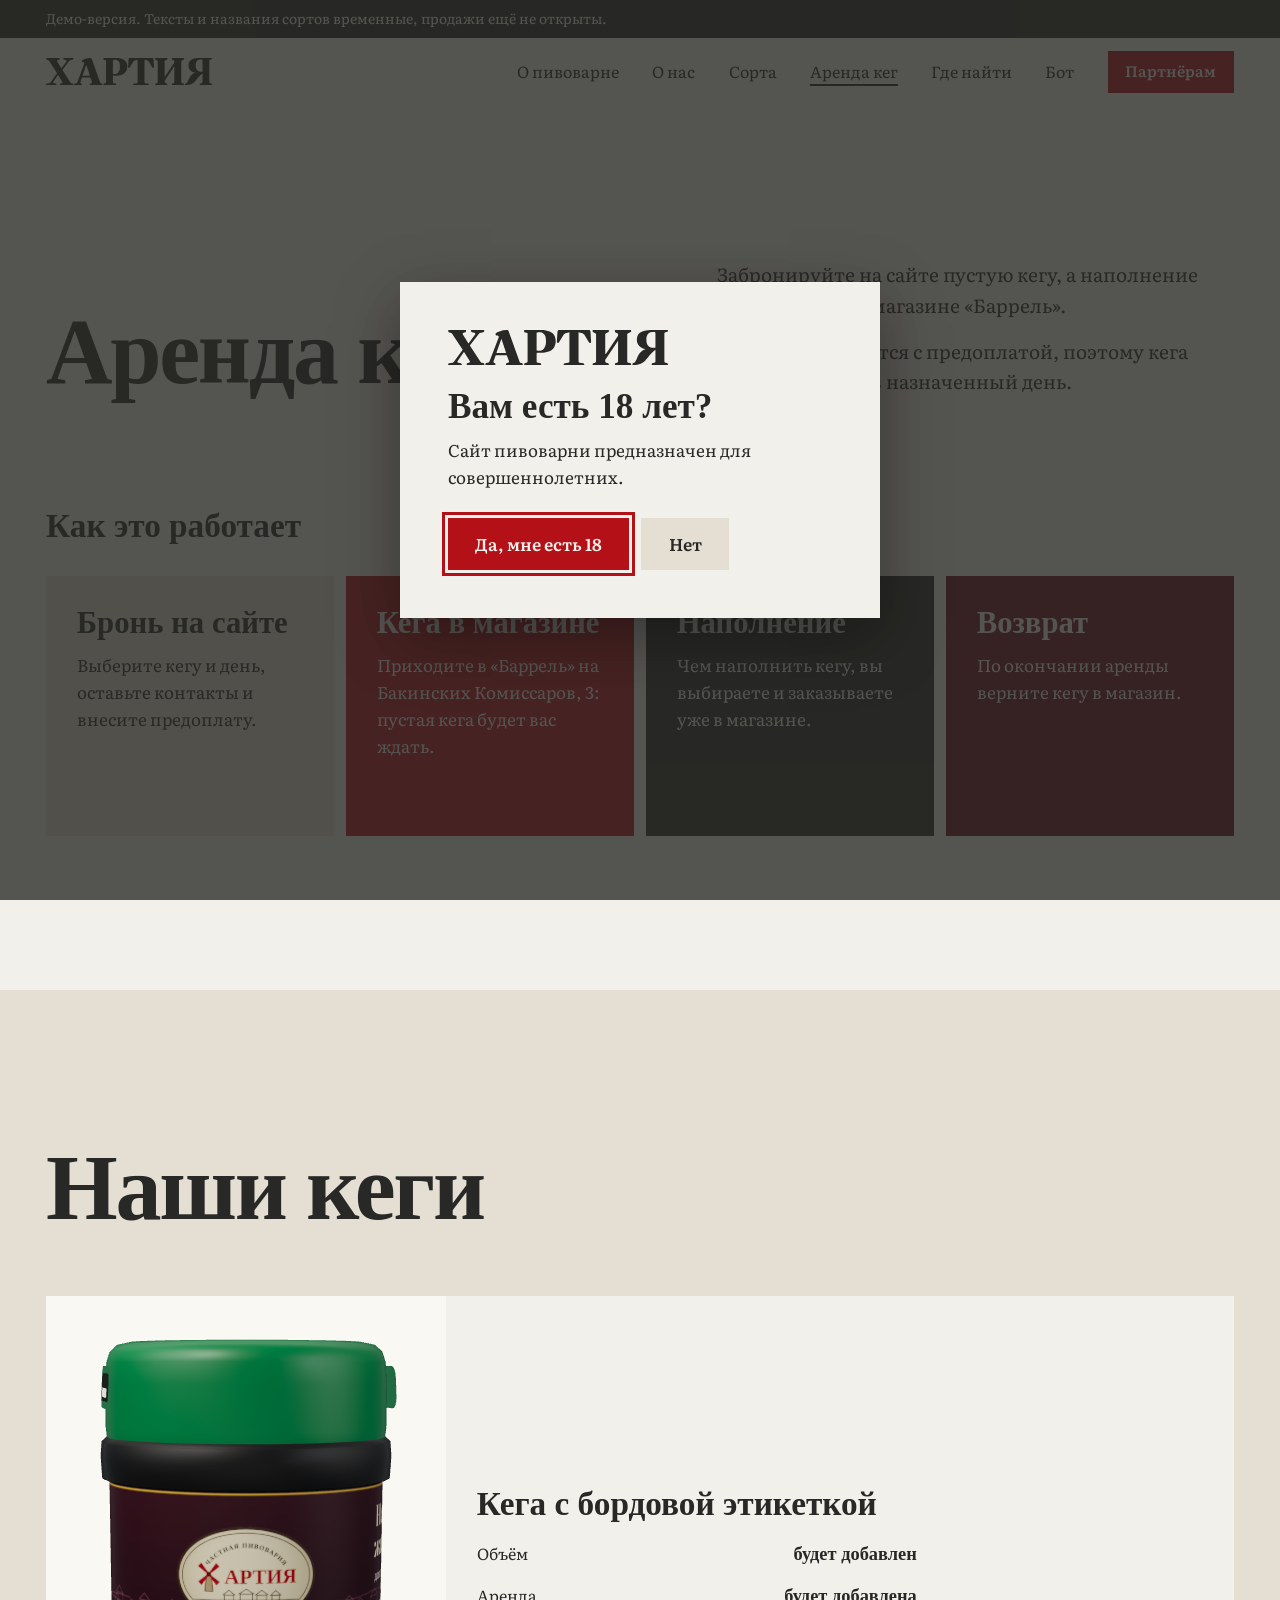
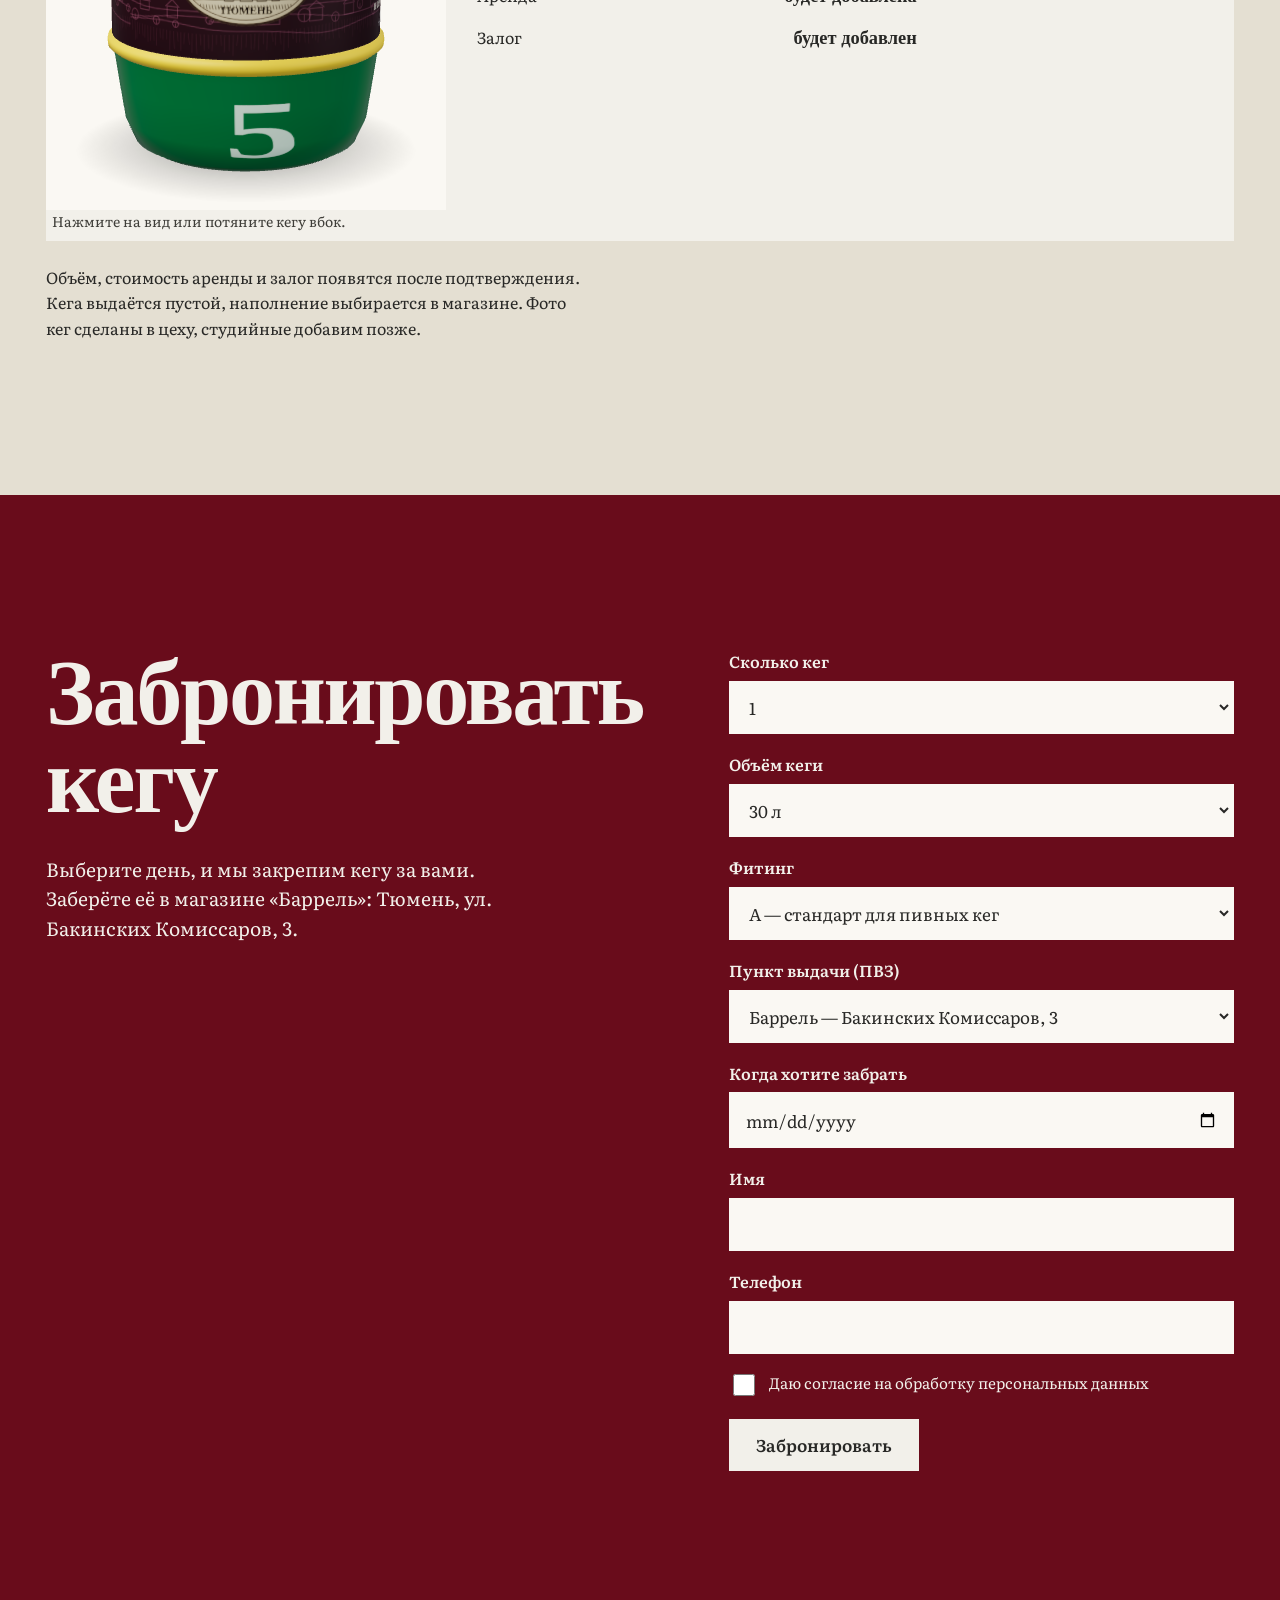
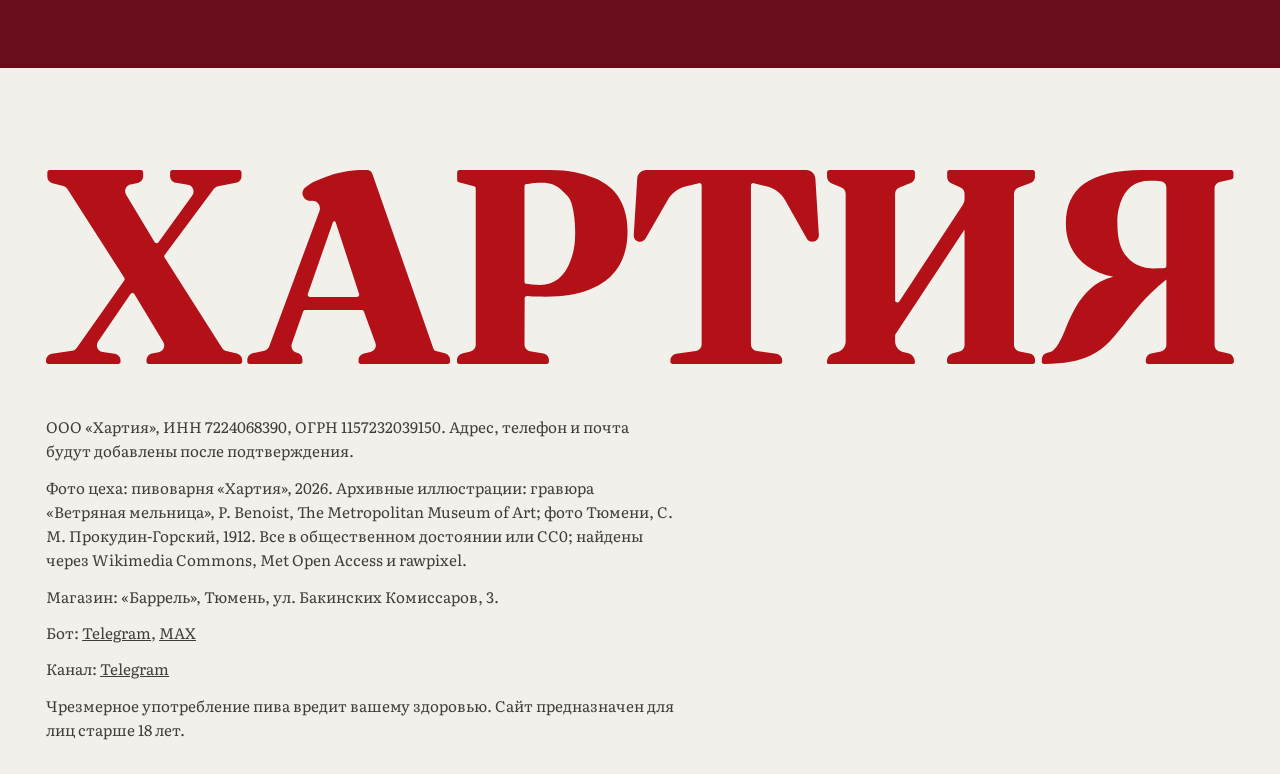
==== arenda-keg.html @ d5f37299 "Обновлено фото кеги: новое изображение вместо фото с ракурсами (кнопки ракурсов временно скрыты)" ====
<!doctype html>
<html lang="ru">
<head>
<meta charset="utf-8">
<meta name="viewport" content="width=device-width,initial-scale=1,viewport-fit=cover">
<title>Аренда кег в Тюмени: бронь на сайте, наполнение в магазине Баррель</title>
<meta name="description" content="Забронируйте пустую кегу на сайте пивоварни «Хартия», заберите её в магазине «Баррель» на Бакинских Комиссаров, 3 и выберите наполнение в магазине.">
<!-- ВАЖНО: пока сайт демо, он закрыт от поисковиков. При запуске заменить noindex,nofollow на index,follow (и в robots.txt убрать Disallow). -->
<meta name="robots" content="noindex,nofollow">
<meta name="theme-color" content="#F2F0EA">
<link rel="icon" href="assets/favicon.png" type="image/png" sizes="256x256">
<!-- При запуске добавить адрес сайта: <link rel="canonical" href="https://АДРЕС/arenda-keg.html"> и og:url, og:image (полный адрес картинки), добавить sitemap.xml. -->
<meta property="og:type" content="website">
<meta property="og:locale" content="ru_RU">
<meta property="og:site_name" content="Хартия">
<meta property="og:title" content="Аренда кег в Тюмени: бронь на сайте, наполнение в магазине Баррель">
<meta property="og:description" content="Забронируйте пустую кегу на сайте пивоварни «Хартия», заберите её в магазине «Баррель» на Бакинских Комиссаров, 3 и выберите наполнение в магазине.">
<link rel="preconnect" href="https://fonts.googleapis.com">
<link rel="preconnect" href="https://fonts.gstatic.com" crossorigin>
<link rel="stylesheet" href="https://fonts.googleapis.com/css2?family=Literata:ital,wght@0,400;0,600;1,400&family=Old+Standard+TT:ital,wght@0,400;0,700;1,400&display=swap">
<link rel="stylesheet" href="assets/site.css">
</head>
<body>
<!--
  КАК РЕДАКТИРОВАТЬ
  Сайт собирается скриптом deck/build_site.py из резервной копии deck/onepage-backup.html.
  Все .html-файлы сайта, assets/site.css и assets/site.js создаются заново при каждой сборке:
  правки лучше вносить в скрипт или резервную копию.
  Тексты, которые нужно подтвердить у владельца, помечены «ПРОВЕРИТЬ». Режимы DEMO и AGE_GATE: в assets/site.js.
-->
<script>document.documentElement.classList.add('js');</script>
<div id="page">

<div class="demo"><div class="wrap">Демо-версия. Тексты и названия сортов временные, продажи ещё не открыты.</div></div>

<header class="top">
  <div class="wrap top-in">
    <a class="brand" href="index.html" aria-label="Хартия, на главную"><img src="assets/hartia-nadpis-dark.svg" alt="Хартия" width="1051" height="171"></a>
    <button class="menu-btn" id="menu-btn" type="button" aria-expanded="false" aria-controls="nav">Меню</button>
    <nav class="nav" id="nav" aria-label="Разделы сайта">
      <a href="o-pivovarne.html">О пивоварне</a>
      <a href="o-nas.html">О нас</a>
      <a href="sorta.html">Сорта</a>
      <a href="arenda-keg.html" aria-current="page">Аренда кег</a>
      <a href="gde-najti.html">Где найти</a>
      <a href="bot.html">Бот</a>
      <a class="btn btn-red btn-sm" href="partneram.html">Партнёрам</a>
    </nav>
  </div>
</header>

<main id="main">

<section class="field-band" id="kegi">
  <div class="wrap">
    <div class="prod-head">
      <h1 class="h2 rv">Аренда кег</h1>
      <div class="prose rv" style="--i:1">
        <p>Забронируйте на сайте пустую кегу, а наполнение выберите уже в магазине «Баррель».</p>
        <p>Бронь оформляется с предоплатой, поэтому кега будет ждать вас в назначенный день.</p>
      </div>
    </div>
    <p class="steps-title rv">Как это работает</p>
    <ol class="steps">
      <li class="rv"><h3>Бронь на сайте</h3><p>Выберите кегу и день, оставьте контакты и внесите предоплату.</p></li>
      <li class="rv" style="--i:1"><h3>Кега в магазине</h3><p>Приходите в «Баррель» на Бакинских Комиссаров, 3: пустая кега будет вас ждать.</p></li>
      <li class="rv" style="--i:2"><h3>Наполнение</h3><p>Чем наполнить кегу, вы выбираете и заказываете уже в магазине.</p></li>
      <li class="rv" style="--i:3"><h3>Возврат</h3><p>По окончании аренды верните кегу в магазин.</p></li>
    </ol>
  </div>
</section>

<section class="field-band on-linen" id="nashi-kegi">
  <div class="wrap">
    <h2 class="h2 rv">Наши кеги</h2>
    <div class="kegs">
      <article class="keg rv" data-views>
        <div>
          <div class="keg-stage" data-3d><img src="assets/Gemini_Generated_Image_98riky98riky98ri.jpg" width="700" height="900" alt="Кега Хартии с бордовой этикеткой, вид спереди" loading="lazy"></div>
          <div class="keg-views" style="display: none;">
            <button type="button" aria-pressed="true" data-src="assets/keg-5-front.webp" data-alt="Кега Хартии с бордовой этикеткой, вид спереди">Спереди</button>
            <button type="button" aria-pressed="false" data-src="assets/keg-5-side.webp" data-alt="Кега Хартии с бордовой этикеткой, вид сбоку">Сбоку</button>
            <button type="button" aria-pressed="false" data-src="assets/keg-5-back.webp" data-alt="Кега Хартии с бордовой этикеткой, вид сзади">Сзади</button>
          </div>
          <p class="keg-hint">Нажмите на вид или потяните кегу вбок.</p>
        </div>
        <div class="keg-body">
          <h3>Кега с бордовой этикеткой</h3>
          <!-- ПРОВЕРИТЬ: объём, стоимость аренды и залог добавить после подтверждения владельцем; возможны кеги разного объёма -->
          <dl class="specs">
            <div><dt>Объём</dt><dd>будет добавлен</dd></div>
            <div><dt>Аренда</dt><dd>будет добавлена</dd></div>
            <div><dt>Залог</dt><dd>будет добавлен</dd></div>
          </dl>
        </div>
      </article>
    </div>
    <p class="kegs-note rv">Объём, стоимость аренды и залог появятся после подтверждения. Кега выдаётся пустой, наполнение выбирается в магазине. Фото кег сделаны в цеху, студийные добавим позже.</p>
  </div>
</section>

<section class="field-band on-oxblood on-dark" id="bron">
  <div class="wrap partners-grid">
    <div>
      <h2 class="h2 rv">Забронировать кегу</h2>
      <p class="lede rv" style="--i:1">Выберите день, и мы закрепим кегу за вами. Заберёте её в магазине «Баррель»: Тюмень, ул. Бакинских Комиссаров, 3.</p>
    </div>
    <form class="form rv" id="keg-form">
      <div class="field">
        <label for="k-count">Сколько кег</label>
        <select id="k-count" name="count"><option>1</option><option>2</option><option>3</option><option>4</option></select>
      </div>
      <div class="field">
        <label for="k-vol">Объём кеги</label>
        <select id="k-vol" name="volume"><option value="30">30 л</option><option value="20">20 л</option><option value="50">50 л</option></select>
      </div>
      <div class="field">
        <label for="k-fit">Фитинг</label>
        <!-- ПРОВЕРИТЬ: описания фитингов подтвердить у владельца -->
        <select id="k-fit" name="fitting"><option value="A">A — стандарт для пивных кег</option><option value="G">G — для части импортных систем и кулеров</option></select>
      </div>
      <div class="field">
        <label for="k-pvz">Пункт выдачи (ПВЗ)</label>
        <select id="k-pvz" name="pvz">
          <option value="barrel">Баррель — Бакинских Комиссаров, 3</option>
          <option value="tmn">Tmn beer — Льва Толстого, 64</option>
          <option value="vse">Все свои — Болотникова, 26</option>
          <option value="pivz">Пивзаправка — Московский тракт, 143 к4</option>
          <option value="buksir">Буксир — Вересковая, 15 к2</option>
        </select>
      </div>
      <div class="field">
        <label for="k-date">Когда хотите забрать</label>
        <input id="k-date" name="date" type="date" required>
      </div>
      <div class="field">
        <label for="k-name">Имя</label>
        <input id="k-name" name="name" type="text" autocomplete="name" required>
      </div>
      <div class="field">
        <label for="k-contact">Телефон</label>
        <input id="k-contact" name="phone" type="tel" autocomplete="tel" required>
      </div>
      <div class="consent">
        <input id="k-consent" name="consent" type="checkbox" required>
        <label for="k-consent">Даю согласие на обработку персональных данных</label>
      </div>
      <button class="btn" type="submit">Забронировать</button>
      <p class="form-status" role="status" aria-live="polite"></p>
    </form>
  </div>
</section>

</main>

<footer class="foot">
  <div class="wrap">
    <div class="foot-word rv"><img src="assets/hartia-nadpis-red.svg" alt="Хартия. Частная пивоварня, Тюмень" width="1051" height="171"></div>
    <div class="foot-notes">
      <!-- Реквизиты организации добавить перед запуском -->
      <!-- ПРОВЕРИТЬ: адрес (улица в файле реквизитов читается плохо), телефон и почту подтвердить у владельца. Банковские реквизиты на сайт не выносим. -->
      <p>ООО «Хартия», ИНН 7224068390, ОГРН 1157232039150. Адрес, телефон и почта будут добавлены после подтверждения.</p>
      <p>Фото цеха: пивоварня «Хартия», 2026. Архивные иллюстрации: гравюра «Ветряная мельница», P. Benoist, The Metropolitan Museum of Art; фото Тюмени, С. М. Прокудин-Горский, 1912. Все в общественном достоянии или CC0; найдены через Wikimedia Commons, Met Open Access и rawpixel.</p>
      <p>Магазин: «Баррель», Тюмень, ул. Бакинских Комиссаров, 3.</p>
      <p>Бот: <a href="https://t.me/hatriya72_bot" target="_blank" rel="noopener">Telegram</a>, <a href="https://max.ru/se13813547_1_bot" target="_blank" rel="noopener">MAX</a></p>
      <p>Канал: <a href="https://t.me/hartiya72" target="_blank" rel="noopener">Telegram</a></p>
      <p>Чрезмерное употребление пива вредит вашему здоровью. Сайт предназначен для лиц старше 18 лет.</p>
    </div>
  </div>
</footer>

</div>

<div class="gate" id="gate" hidden role="dialog" aria-modal="true" aria-labelledby="gate-title">
  <div class="gate-card">
    <img src="assets/hartia-nadpis-dark.svg" alt="Хартия">
    <div id="gate-ask">
      <h2 id="gate-title">Вам есть 18 лет?</h2>
      <p>Сайт пивоварни предназначен для совершеннолетних.</p>
      <div class="gate-actions">
        <button class="btn btn-red" type="button" id="gate-yes">Да, мне есть 18</button>
        <button class="btn btn-quiet" type="button" id="gate-no">Нет</button>
      </div>
    </div>
    <div id="gate-denied" hidden>
      <h2>Сайт доступен с 18 лет</h2>
      <p>Приходите, когда вам исполнится 18.</p>
    </div>
  </div>
</div>

<script src="assets/site.js"></script>
<script type="module" src="assets/keg3d.js"></script>

</body>
</html>
---- assets/site.css ----
/*
  Идея: «Хартия» значит «устав». Страница читается как устав пивоварни, а полосы
  меняют цвет целиком, как разделы документа: бумага, красный знака, чернила
  логотипа, тёмно-красный. Красный и тёмно-красный берутся из лопастей мельницы.
  Цвета только из гайдбука. Линий, градиентов и теней покоя нет: разделы
  отделяются сменой тона.
*/
:root {
  --paper: #F2F0EA;      /* основной фон из гайдбука */
  --sheet: #FAF8F3;      /* поля форм, лист */
  --linen: #E4DFD2;      /* вторая ступень бумаги */
  --ink: #282826;        /* чёрный логотипа */
  --ink-soft: #3F3E39;   /* второстепенный текст на бумаге */
  --red: #B41018;        /* красный лопастей */
  --oxblood: #690C1B;    /* тёмно-красный */
  --on-dark: #F2F0EA;    /* текст на цветных полосах */
  --scrim: rgba(40, 40, 38, 0.78);
  --font-display: 'Old Standard TT', 'Times New Roman', Georgia, serif;
  --font-body: 'Literata', Georgia, 'Times New Roman', serif;
  --gutter: clamp(16px, 3.6vw, 56px);
  --section: clamp(88px, 12vw, 190px);
  --ease: cubic-bezier(.2, .7, .2, 1);
}

*, *::before, *::after { box-sizing: border-box; }
[hidden] { display: none !important; }
html { scroll-behavior: smooth; scroll-padding-top: 84px; }
body {
  margin: 0; background: var(--paper); color: var(--ink);
  font-family: var(--font-body); font-size: 1.0625rem; line-height: 1.6;
  -webkit-text-size-adjust: 100%;
}
img { display: block; max-width: 100%; height: auto; }
h1, h2, h3 { font-family: var(--font-display); font-weight: 700; margin: 0; text-wrap: balance; }
p { margin: 0; }
ul, ol { margin: 0; padding: 0; list-style: none; }
a { color: inherit; }
:focus-visible { outline: 3px solid var(--red); outline-offset: 3px; }
.on-dark :focus-visible { outline-color: var(--on-dark); }

.wrap { width: 100%; max-width: 1440px; margin-inline: auto; padding-inline: var(--gutter); }
.field-band { padding-block: var(--section); }
.on-red { background: var(--red); color: var(--on-dark); }
.on-ink { background: var(--ink); color: var(--on-dark); }
.on-oxblood { background: var(--oxblood); color: var(--on-dark); }
.on-linen { background: var(--linen); }

.h2 { font-size: clamp(2.5rem, 7.2vw, 7rem); line-height: 0.96; letter-spacing: -0.025em; }
.lede { font-size: clamp(1.1rem, 1.5vw, 1.35rem); line-height: 1.55; max-width: 44ch; }

/* Кнопки: плоские, квадратные */
.btn {
  display: inline-flex; align-items: center; justify-content: center;
  min-height: 52px; padding: 0.7rem 1.7rem; border: 0; border-radius: 0;
  background: var(--ink); color: var(--on-dark);
  font: 600 1.0625rem/1.2 var(--font-body); text-decoration: none; cursor: pointer;
  transition: background-color .2s var(--ease), color .2s var(--ease), transform .2s var(--ease);
}
.btn:hover { transform: translateY(-2px); }
.btn:active { transform: translateY(1px); }
.btn-red { background: var(--red); }
.btn-red:hover { background: var(--oxblood); }
.btn-quiet { background: var(--linen); color: var(--ink); }
.btn-quiet:hover { background: var(--ink); color: var(--on-dark); }
.on-dark .btn { background: var(--paper); color: var(--ink); }
.on-dark .btn:hover { background: var(--ink); color: var(--on-dark); }
.btn-sm { min-height: 42px; padding: 0.35rem 1.1rem; font-size: 0.95rem; }

/* Пометка демо */
.demo { background: var(--ink); color: var(--on-dark); font-size: 0.875rem; line-height: 1.4; padding-block: 9px; }

/* Шапка: слово, ссылки, одно действие */
.top { position: sticky; top: 0; z-index: 20; background: var(--paper); }
.top-in { display: flex; align-items: center; justify-content: space-between; gap: 16px; min-height: 68px; }
.brand img { width: clamp(124px, 13vw, 168px); height: auto; }
.nav { display: flex; align-items: center; gap: clamp(16px, 2.6vw, 38px); }
.nav a:not(.btn) { text-decoration: none; font-size: 1rem; padding-block: 8px; text-decoration-line: underline; text-decoration-color: transparent; text-decoration-thickness: 2px; text-underline-offset: 6px; transition: text-decoration-color .2s var(--ease); }
.nav a:not(.btn):hover { text-decoration-color: currentColor; }

/* Главный экран */
.hero { padding-block: clamp(24px, 3.5vw, 56px) clamp(56px, 8vw, 120px); overflow: clip; }
.hero h1 { font-size: clamp(1.5rem, 7.4vw, 7.6rem); line-height: 0.96; letter-spacing: -0.03em; }
.hero-row { display: grid; gap: clamp(32px, 5vw, 72px); margin-top: clamp(12px, 1.5vw, 24px); align-items: end; }
@media (min-width: 900px) { .hero-row { grid-template-columns: 1fr minmax(380px, 0.9fr); } }
.hero-text { display: grid; gap: 2rem; justify-items: start; padding-bottom: clamp(0px, 2vw, 32px); }
.actions { display: flex; flex-wrap: wrap; gap: 12px; }
.hero-mill { justify-self: end; width: min(100%, 560px); will-change: transform; }
.hero-mill img { width: 100%; }

/* Хартия: красное поле, четыре статьи */
.charter { display: grid; gap: clamp(40px, 7vw, 112px); }
@media (min-width: 960px) { .charter { grid-template-columns: 5fr 6fr; align-items: start; } .charter-head { position: sticky; top: 110px; } }
.charter-head .lede { margin-top: 1.75rem; }
.articles { display: grid; gap: clamp(36px, 5vw, 64px); }
.articles h3 { font-size: clamp(1.9rem, 3.6vw, 3.1rem); line-height: 1.05; letter-spacing: -0.015em; margin-bottom: 0.6rem; }
.articles p { font-size: 1.1875rem; max-width: 40ch; }

/* Картинки: архивные гравюры и снимки, квадратные, с подписью */
.fig { margin: 0; }
.fig img { width: 100%; height: 100%; object-fit: cover; }
.fig figcaption { margin-top: 0.6rem; font-size: 0.9rem; line-height: 1.4; }
.charter-head .fig { margin-top: clamp(32px, 4vw, 56px); max-width: 520px; }
.charter-head .fig img { height: auto; }
.on-dark .fig figcaption { color: var(--on-dark); }
.partners-grid .fig { margin-top: clamp(32px, 4vw, 56px); max-width: 560px; }
.partners-grid .fig img { height: auto; }
.plates { margin-top: clamp(40px, 6vw, 88px); display: grid; gap: 12px; }
@media (min-width: 900px) { .plates { grid-template-columns: 1fr 1.5fr; } }
.plates .fig img { aspect-ratio: 4 / 3; }
.plates .fig-wide img { aspect-ratio: auto; height: 100%; min-height: 240px; }
@media (max-width: 899px) { .plates .fig-wide img { aspect-ratio: 16 / 9; height: auto; } }

/* Производство */
.prod-head { display: grid; gap: clamp(28px, 4vw, 56px); }
@media (min-width: 960px) { .prod-head { grid-template-columns: 6fr 5fr; align-items: end; } }
.prod-head .prose { display: grid; gap: 1rem; font-size: 1.1875rem; max-width: 50ch; }
.steps-title { margin-top: clamp(56px, 8vw, 112px); font-family: var(--font-display); font-weight: 700; font-size: clamp(1.6rem, 2.6vw, 2.2rem); }
.steps { margin-top: 1.5rem; display: grid; gap: 12px; }
@media (min-width: 900px) { .steps { grid-template-columns: repeat(4, 1fr); } .steps li { min-height: 260px; } }
.steps li { padding: clamp(22px, 2.4vw, 34px); display: grid; gap: 0.7rem; align-content: start; transition: transform .3s var(--ease); }
.steps li:hover { transform: translateY(-6px); }
.steps li:nth-child(1) { background: var(--linen); }
.steps li:nth-child(2) { background: var(--red); color: var(--on-dark); }
.steps li:nth-child(3) { background: var(--ink); color: var(--on-dark); }
.steps li:nth-child(4) { background: var(--oxblood); color: var(--on-dark); }
.steps h3 { font-size: clamp(1.6rem, 2.4vw, 2.1rem); line-height: 1.05; }

/* Сорта: четыре строки, название, описание и цифры */
.sorts-head { display: grid; gap: 1.5rem; }
.sorts-head .lede { color: var(--on-dark); }
.menu { margin-top: clamp(40px, 6vw, 80px); display: grid; gap: clamp(32px, 4vw, 48px); }
.sort { display: grid; gap: 1.5rem 3rem; padding: clamp(24px, 3.5vw, 48px); background: #34342F; transition: background-color .3s var(--ease), transform .35s var(--ease); }
.sort:nth-child(odd) { background: #2F2F2C; }
.sort:hover { background: var(--oxblood); transform: translateX(clamp(4px, 1vw, 16px)); }
@media (min-width: 1000px) { .sort { grid-template-columns: 5fr 4fr 3fr; align-items: start; } }
.sort-name { font-size: clamp(2.4rem, 6vw, 5.8rem); line-height: 0.98; letter-spacing: -0.03em; }
.sort-type { margin-top: 0.9rem; display: inline-block; background: var(--red); color: var(--on-dark); padding: 0.2rem 0.8rem; font-size: 1rem; }
.sort-desc { font-size: 1.1875rem; max-width: 40ch; }
.specs { margin: 0; display: grid; gap: 1rem; }
.specs div { display: flex; align-items: baseline; justify-content: space-between; gap: 1rem; }
.specs dt { font-size: 1rem; }
.specs dd { margin: 0; font-family: var(--font-display); font-weight: 700; font-size: clamp(1.7rem, 2.4vw, 2.3rem); line-height: 1; white-space: nowrap; }
.menu-note { margin-top: clamp(32px, 4vw, 56px); max-width: 56ch; font-size: 1.125rem; }

/* Где найти свежее: карта 2ГИС и список точек */
.where { display: grid; gap: clamp(28px, 5vw, 64px); }
.where-head .lede { margin-top: 1.5rem; font-family: var(--font-display); font-weight: 700; font-size: clamp(1.4rem, 2.4vw, 2rem); line-height: 1.2; max-width: 28ch; }
.where-body { --map-h: clamp(420px, 68vh, 640px); display: grid; gap: 12px; }
@media (min-width: 960px) { .where-body { grid-template-columns: minmax(0, 1.7fr) minmax(320px, 1fr); align-items: start; } .panel { height: var(--map-h); overflow-y: auto; } }
.map { height: var(--map-h); background: var(--paper); display: grid; place-items: center; padding: 24px; text-align: center; }
.map[data-live] { padding: 0; display: block; }
.panel { background: var(--paper); }
.shops { display: grid; gap: 8px; padding: 8px; list-style: none; margin: 0; }
.shops[hidden], .detail[hidden] { display: none; }
.shop { display: grid; gap: 0.15rem; width: 100%; padding: 16px 18px; border: 0; background: var(--sheet); color: var(--ink); text-align: left; font: inherit; cursor: pointer; transition: background-color .2s var(--ease), color .2s var(--ease); }
.shop:hover { background: var(--red); color: var(--on-dark); }
.shop .s-name { font-family: var(--font-display); font-weight: 700; font-size: 1.35rem; line-height: 1.1; }
.detail { padding: clamp(20px, 2.4vw, 32px); display: grid; gap: 0.9rem; align-content: start; }
.detail .back { justify-self: start; border: 0; background: var(--linen); color: var(--ink); min-height: 40px; padding: 0.4rem 1rem; font: 600 0.95rem/1.2 var(--font-body); cursor: pointer; }
.detail .back:hover { background: var(--ink); color: var(--on-dark); }
.detail h3 { font-size: clamp(1.8rem, 2.6vw, 2.4rem); line-height: 1.05; }
.detail dl { margin: 0; display: grid; gap: 0.9rem; }
.detail dt { font-weight: 600; }
.detail dd { margin: 0.1rem 0 0; font-size: 1.1rem; }
.detail .btn { justify-self: start; }
.where-note { max-width: 62ch; font-size: 1rem; }

/* Бот */
.bot-grid { display: grid; gap: clamp(40px, 6vw, 96px); }
@media (min-width: 960px) { .bot-grid { grid-template-columns: 1.15fr 0.85fr; align-items: start; } }
.bot-copy .prose { margin-top: 1.75rem; display: grid; gap: 1rem; font-size: 1.1875rem; max-width: 46ch; }
.later { margin-top: 1rem; display: grid; gap: 0.5rem; font-size: 1.1875rem; }
.later li { padding-left: 1.5rem; position: relative; }
.later li::before { content: ""; position: absolute; left: 0; top: 0.72em; width: 0.7rem; height: 0.7rem; background: var(--red); }
.form-title { font-family: var(--font-display); font-weight: 700; font-size: clamp(1.6rem, 2.6vw, 2.2rem); margin-top: clamp(40px, 5vw, 64px); }
.phone { width: 100%; max-width: 400px; justify-self: center; background: var(--ink); border-radius: 30px; padding: 10px; transition: transform .4s var(--ease); }
.phone:hover { transform: rotate(-1deg) translateY(-4px); }
.phone-inner { background: var(--sheet); border-radius: 22px; overflow: hidden; }
.phone-head { background: var(--red); color: var(--on-dark); padding: 14px 18px; display: flex; justify-content: space-between; gap: 12px; font-size: 0.9rem; }
.phone-head strong { font-family: var(--font-display); font-size: 1.2rem; letter-spacing: 0.04em; }
.chat { display: flex; flex-direction: column; gap: 10px; padding: 16px; min-height: 300px; max-height: 360px; overflow-y: auto; }
.msg { max-width: 88%; padding: 0.6rem 0.9rem; border-radius: 16px; font-size: 0.95rem; line-height: 1.45; overflow-wrap: anywhere; animation: pop .3s var(--ease); }
.msg-bot { align-self: flex-start; background: var(--linen); border-bottom-left-radius: 4px; }
.msg-me { align-self: flex-end; background: var(--red); color: var(--on-dark); border-bottom-right-radius: 4px; }
@keyframes pop { from { opacity: 0; transform: translateY(8px); } to { opacity: 1; transform: none; } }
.quick { display: grid; grid-template-columns: 1fr 1fr; gap: 8px; padding: 12px; background: var(--paper); }
.q { min-height: 46px; padding: 6px 8px; font: 600 0.9rem/1.2 var(--font-body); color: var(--ink); background: var(--linen); border: 0; border-radius: 10px; cursor: pointer; transition: background-color .2s var(--ease), color .2s var(--ease), transform .15s var(--ease); }
.q:hover { background: var(--ink); color: var(--on-dark); }
.q:active { transform: scale(.97); }
.q[disabled] { color: var(--ink-soft); background: var(--paper); cursor: not-allowed; opacity: .75; }

/* Формы: поля могут иметь рамку */
.form { margin-top: 1.75rem; max-width: 540px; }
.field { display: grid; gap: 0.4rem; margin-bottom: 1.1rem; }
.field label { font-weight: 600; font-size: 1rem; }
.field input, .field textarea {
  width: 100%; min-height: 52px; padding: 0.7rem 0.9rem; font: inherit; color: var(--ink);
  background: var(--sheet); border: 2px solid transparent; border-radius: 0;
  transition: border-color .2s var(--ease);
}
.field input:focus, .field textarea:focus { outline: none; border-color: var(--red); }
.on-dark .field input:focus, .on-dark .field textarea:focus { border-color: var(--on-dark); }
.field textarea { min-height: 110px; resize: vertical; }
.consent { display: flex; align-items: flex-start; gap: 0.7rem; font-size: 0.95rem; line-height: 1.45; margin-bottom: 1.3rem; }
.consent input { flex: none; width: 22px; height: 22px; margin-top: 0.1rem; accent-color: var(--red); }
.on-dark .consent input { accent-color: var(--paper); }
.form-status { margin-top: 1rem; font-weight: 600; min-height: 1.6em; }

/* Партнёрам */
.partners-grid { display: grid; gap: clamp(36px, 6vw, 96px); }
@media (min-width: 960px) { .partners-grid { grid-template-columns: 6fr 5fr; align-items: start; } }
.partners-grid .lede { margin-top: 1.75rem; color: var(--on-dark); }
.partners-grid .form { margin-top: 0; }

/* Подвал: имя возвращается во всю ширину */
.foot { padding-block: clamp(56px, 8vw, 120px) 32px; overflow: clip; }
.foot-word img { width: 100%; height: auto; }
.foot-notes { margin-top: clamp(32px, 4vw, 56px); display: grid; gap: 12px; }
.foot-notes p { font-size: 0.95rem; color: var(--ink-soft); max-width: 70ch; }

/* Проверка возраста */
.gate { position: fixed; inset: 0; z-index: 100; display: grid; place-items: center; padding: 16px; background: var(--scrim); overflow-y: auto; }
.gate-card { width: 100%; max-width: 480px; background: var(--paper); padding: clamp(28px, 5vw, 48px); box-shadow: 0 20px 60px rgba(0,0,0,.35); /* taste-skill-ignore: диалог — настоящий оверлей */ }
.gate-card img { width: min(100%, 220px); margin-bottom: 1.5rem; }
.gate-card h2 { font-size: 2.2rem; line-height: 1.05; margin-bottom: 0.6rem; }
.gate-actions { display: flex; flex-wrap: wrap; gap: 12px; margin-top: 1.75rem; }

/* Появление: только при включённом скрипте, контент не прячется без него */
.js .rv { opacity: 0; transform: translateY(26px); transition: opacity .8s var(--ease), transform .8s var(--ease); transition-delay: calc(var(--i, 0) * 80ms); }
.js .rv.in { opacity: 1; transform: none; }

@media (prefers-reduced-motion: reduce) {
  html { scroll-behavior: auto; }
  .js .rv { opacity: 1; transform: none; transition: none; }
  .btn:hover, .steps li:hover, .menu li:hover, .phone:hover, .tile:hover { transform: none; }
  .hero-mill { transform: none !important; }
  .msg { animation: none; }
}

/* Меню разделов: текущая страница подчёркнута, на узком экране выпадает по кнопке */
.nav a[aria-current="page"]:not(.btn) { text-decoration-color: currentColor; }
.menu-btn { display: none; min-height: 42px; padding: 0.35rem 1rem; border: 0; background: var(--ink); color: var(--on-dark); font: 600 0.95rem/1.2 var(--font-body); cursor: pointer; }
@media (max-width: 1099px) {
  .js .menu-btn { display: inline-flex; align-items: center; }
  .js .nav { display: none; position: absolute; top: 100%; left: 0; right: 0; flex-direction: column; align-items: stretch; gap: 0; padding: 8px var(--gutter) 20px; background: var(--paper); }
  .js .nav.open { display: flex; }
  .js .nav a:not(.btn) { display: flex; align-items: center; min-height: 48px; font-size: 1.15rem; }
  .js .nav .btn { margin-top: 12px; }
  .nav { flex-wrap: wrap; }
}

/* Плитки разделов на главной */
.home-tiles { padding-bottom: var(--section); }
.tiles { display: grid; gap: 12px; }
@media (min-width: 900px) { .tiles { grid-template-columns: repeat(3, 1fr); } }
.tile { display: grid; gap: 1.2rem; align-content: space-between; min-height: 260px; padding: clamp(22px, 2.4vw, 34px); text-decoration: none; transition: transform .3s var(--ease); }
.tile:hover { transform: translateY(-6px); }
.tile:nth-child(1) { background: var(--linen); }
.tile:nth-child(2) { background: var(--red); color: var(--on-dark); }
.tile:nth-child(3) { background: var(--ink); color: var(--on-dark); }
.tile:nth-child(4) { background: var(--oxblood); color: var(--on-dark); }
.tile:nth-child(5) { background: var(--linen); }
.tile:nth-child(6) { background: var(--red); color: var(--on-dark); }
.tile h2 { font-size: clamp(1.7rem, 2.4vw, 2.2rem); line-height: 1.05; margin-bottom: 0.6rem; }
.tile .go { font-weight: 600; }

/* Основной магазин: красная полоса на главной и выделенная точка в списке */
.store-grid { display: grid; gap: clamp(28px, 5vw, 72px); }
@media (min-width: 960px) { .store-grid { grid-template-columns: 1fr 1fr; align-items: end; } }
.store-info { display: grid; gap: 1.25rem; justify-items: start; font-size: 1.1875rem; max-width: 46ch; }
.store-addr { font-family: var(--font-display); font-weight: 700; font-size: clamp(1.7rem, 3vw, 2.6rem); line-height: 1.1; }
.store-lede { margin-top: 1.5rem; }
.shop-main { background: var(--red); color: var(--on-dark); }
.shop-main:hover { background: var(--oxblood); }
.shop .s-tag { font-size: 0.875rem; font-weight: 600; }

/* О нас */
.about { display: grid; gap: clamp(32px, 5vw, 80px); }
@media (min-width: 960px) { .about { grid-template-columns: 4fr 6fr; align-items: start; } .about-photo { position: sticky; top: 110px; } }
.about-photo img { width: 100%; aspect-ratio: 4 / 5; object-fit: cover; }
.about-text { display: grid; gap: 1.5rem; align-content: start; }
.about-name { font-family: var(--font-display); font-weight: 700; font-size: clamp(1.5rem, 2.6vw, 2.2rem); line-height: 1.15; }
.about-text .prose { display: grid; gap: 1rem; font-size: 1.1875rem; max-width: 52ch; }
.tpl-note { background: var(--linen); padding: 0.8rem 1rem; font-size: 0.95rem; max-width: 56ch; }

/* Аренда кег */
.kegs { margin-top: clamp(32px, 5vw, 64px); display: grid; gap: 12px; }
.keg { background: var(--paper); display: grid; }
@media (min-width: 800px) { .keg { grid-template-columns: minmax(260px, 400px) 1fr; } }
.keg-stage { background: var(--sheet); aspect-ratio: 7 / 9; display: grid; touch-action: pan-y; user-select: none; cursor: grab; }
.keg-stage:active { cursor: grabbing; }
.keg-stage img { width: 100%; height: 100%; object-fit: contain; pointer-events: none; }
.keg-views { display: grid; grid-template-columns: repeat(3, 1fr); gap: 6px; padding: 6px; background: var(--paper); }
.keg-views button { min-height: 44px; border: 0; background: var(--linen); color: var(--ink); font: 600 0.95rem/1.2 var(--font-body); cursor: pointer; transition: background-color .2s var(--ease), color .2s var(--ease); }
.keg-views button:hover, .keg-views button[aria-pressed="true"] { background: var(--ink); color: var(--on-dark); }
.keg-hint { padding: 0 6px 8px; font-size: 0.875rem; color: var(--ink-soft); }
.keg-body { padding: clamp(20px, 2.4vw, 40px); display: grid; gap: 1.25rem; align-content: center; font-size: 1.1875rem; }
.keg-body .specs { max-width: 440px; }
.keg h3 { font-size: clamp(1.7rem, 2.6vw, 2.3rem); line-height: 1.05; }
.keg-tag { justify-self: start; background: var(--linen); padding: 0.15rem 0.7rem; font-size: 0.9rem; }
.keg .specs dd { font-size: 1.15rem; white-space: normal; text-align: right; }
.kegs-note { margin-top: 1.5rem; max-width: 60ch; font-size: 1rem; }
.field select { width: 100%; min-height: 52px; padding: 0.7rem 0.9rem; font: inherit; color: var(--ink); background: var(--sheet); border: 2px solid transparent; border-radius: 0; transition: border-color .2s var(--ease); }
.field select:focus { outline: none; border-color: var(--red); }
.on-dark .field select:focus { border-color: var(--on-dark); }
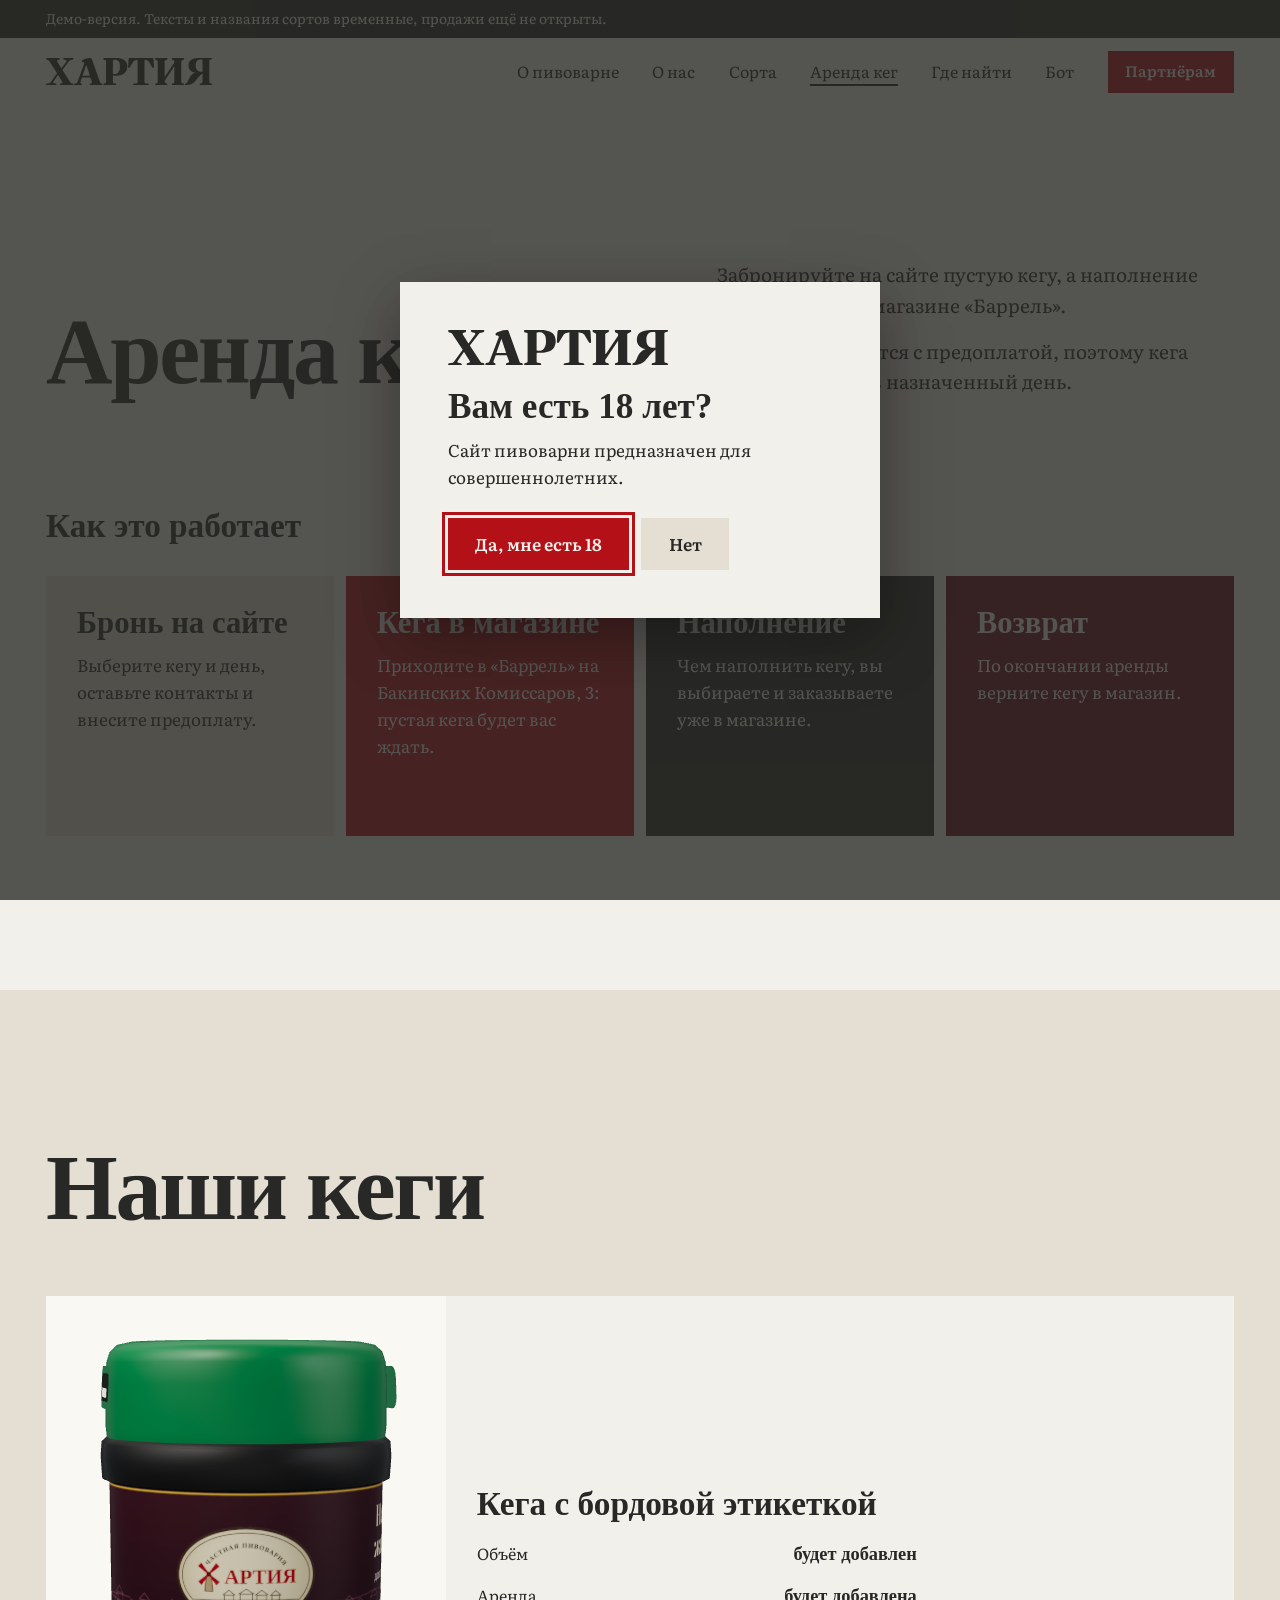
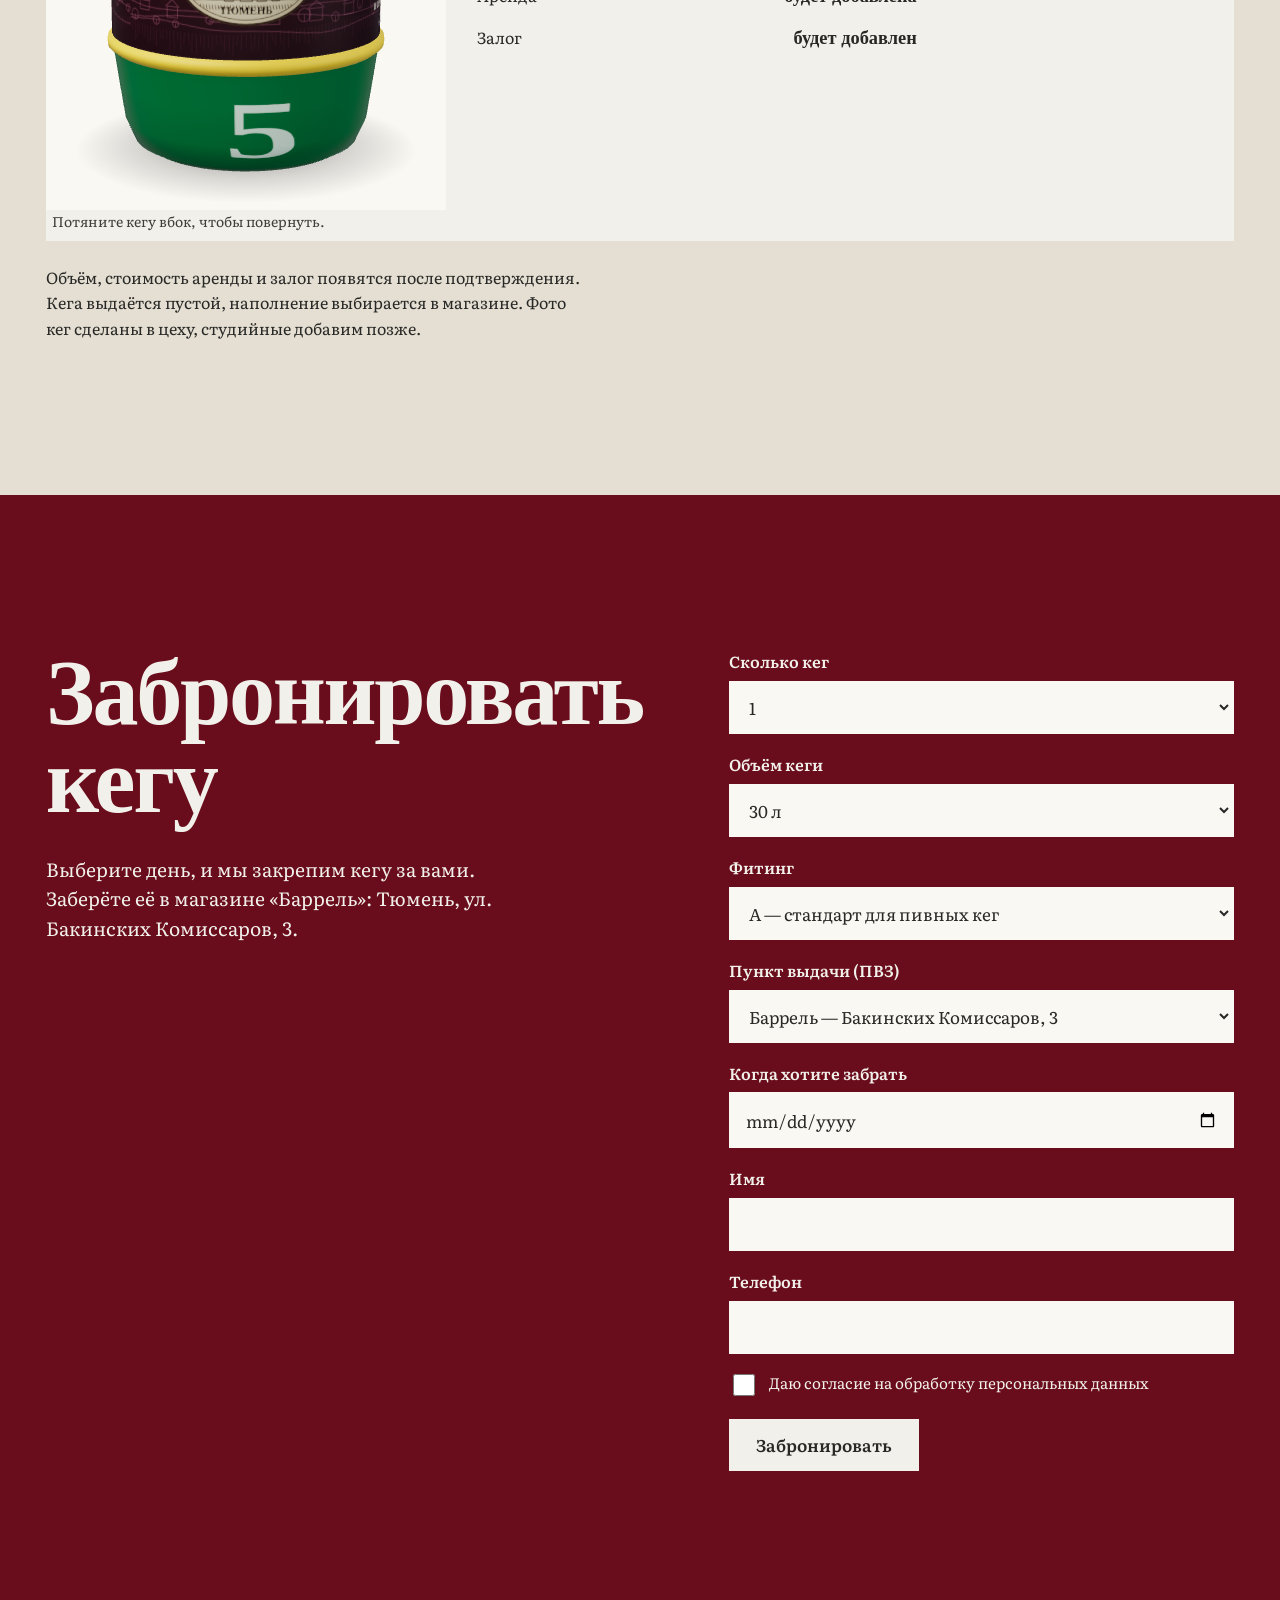
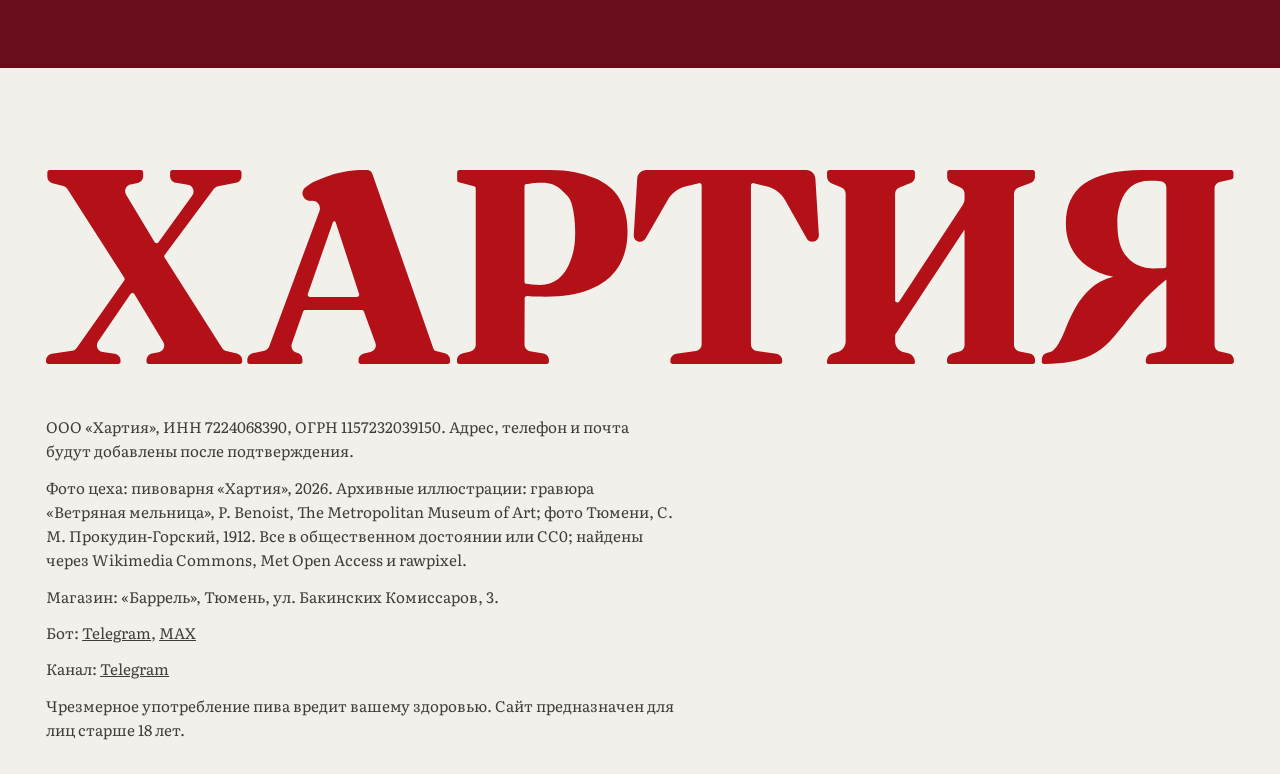
==== commit 07b03e16: "Оптимизация блока кеги: WebP вместо JPEG (2.3 МБ → 181 КиБ), убраны кнопки ракурсов и свайпы, удален" ====
--- a/arenda-keg.html
+++ b/arenda-keg.html
@@ -74,15 +74,10 @@
   <div class="wrap">
     <h2 class="h2 rv">Наши кеги</h2>
     <div class="kegs">
-      <article class="keg rv" data-views>
+      <article class="keg rv">
         <div>
-          <div class="keg-stage" data-3d><img src="assets/Gemini_Generated_Image_98riky98riky98ri.jpg" width="700" height="900" alt="Кега Хартии с бордовой этикеткой, вид спереди" loading="lazy"></div>
-          <div class="keg-views" style="display: none;">
-            <button type="button" aria-pressed="true" data-src="assets/keg-5-front.webp" data-alt="Кега Хартии с бордовой этикеткой, вид спереди">Спереди</button>
-            <button type="button" aria-pressed="false" data-src="assets/keg-5-side.webp" data-alt="Кега Хартии с бордовой этикеткой, вид сбоку">Сбоку</button>
-            <button type="button" aria-pressed="false" data-src="assets/keg-5-back.webp" data-alt="Кега Хартии с бордовой этикеткой, вид сзади">Сзади</button>
-          </div>
-          <p class="keg-hint">Нажмите на вид или потяните кегу вбок.</p>
+          <div class="keg-stage" data-3d><img src="assets/keg-front.webp" width="1792" height="2400" alt="Кега Хартии с бордовой этикеткой" loading="lazy"></div>
+          <p class="keg-hint">Потяните кегу вбок, чтобы повернуть.</p>
         </div>
         <div class="keg-body">
           <h3>Кега с бордовой этикеткой</h3>
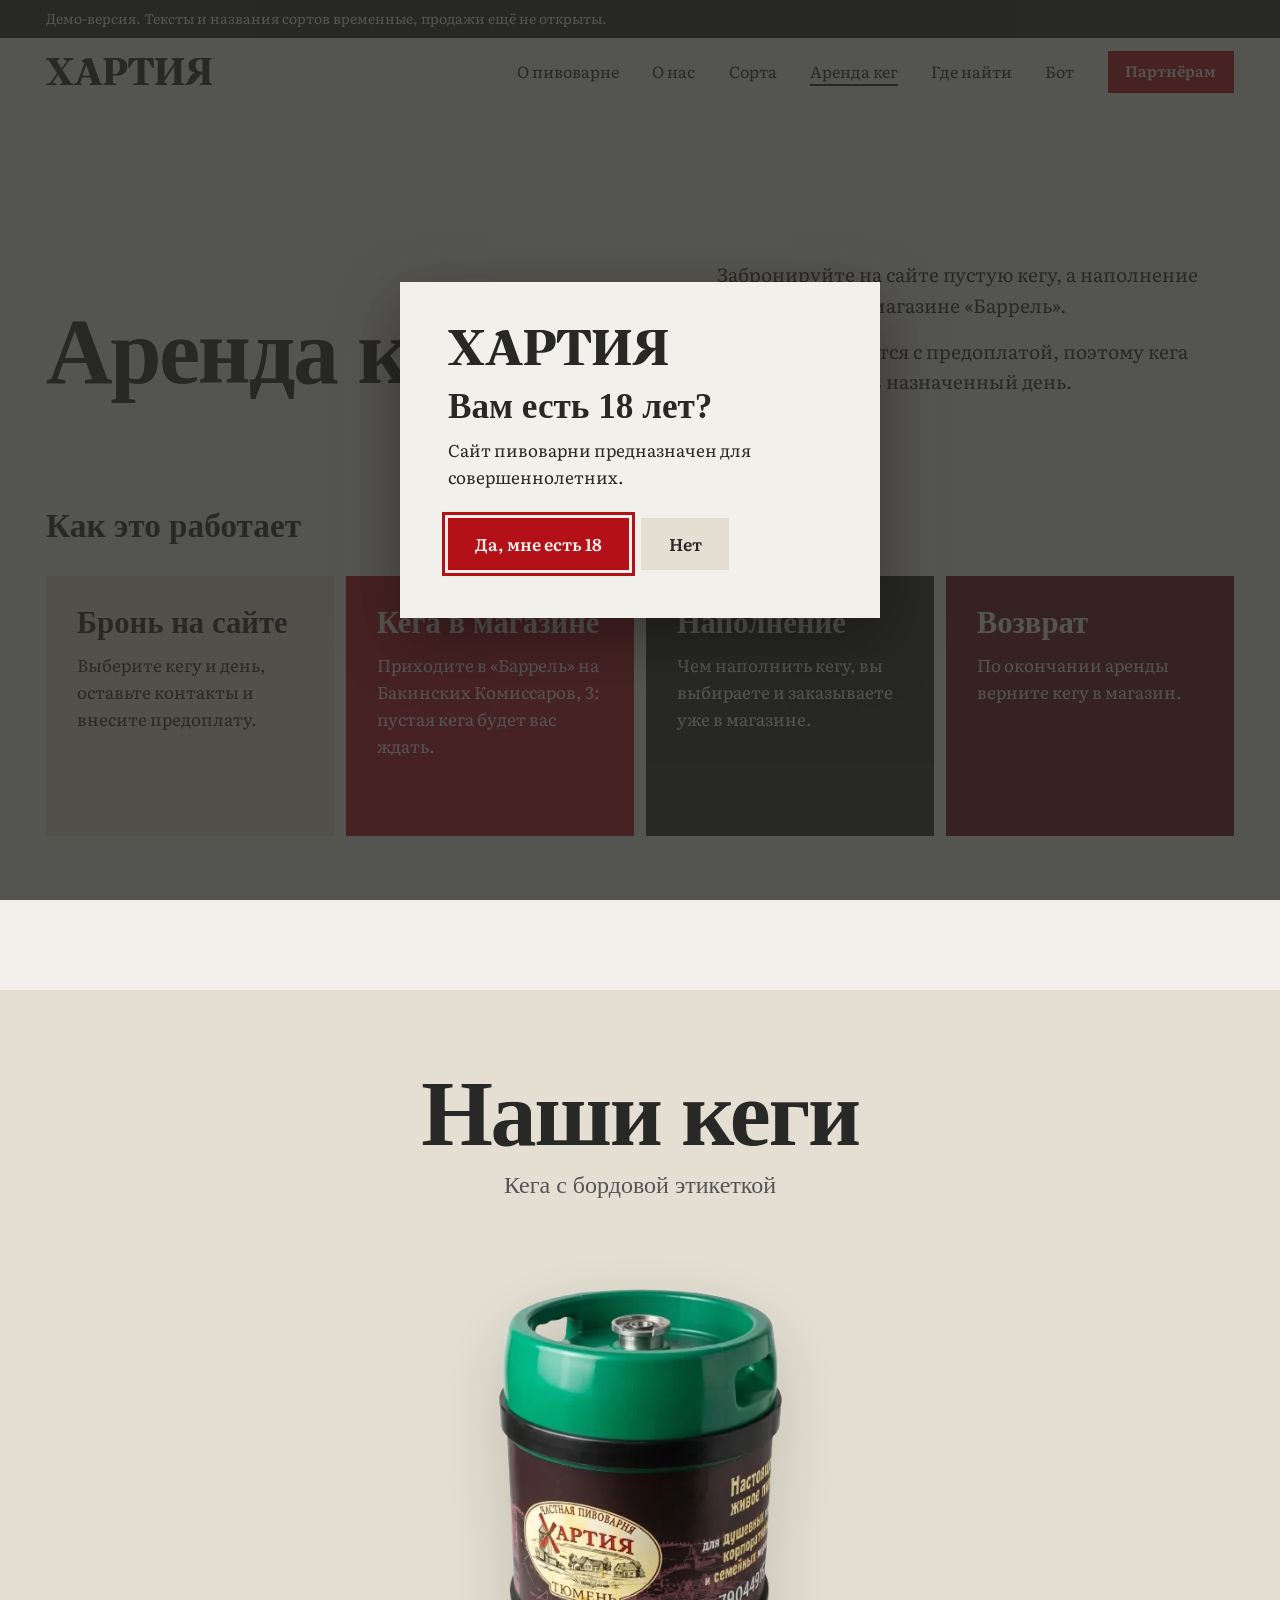
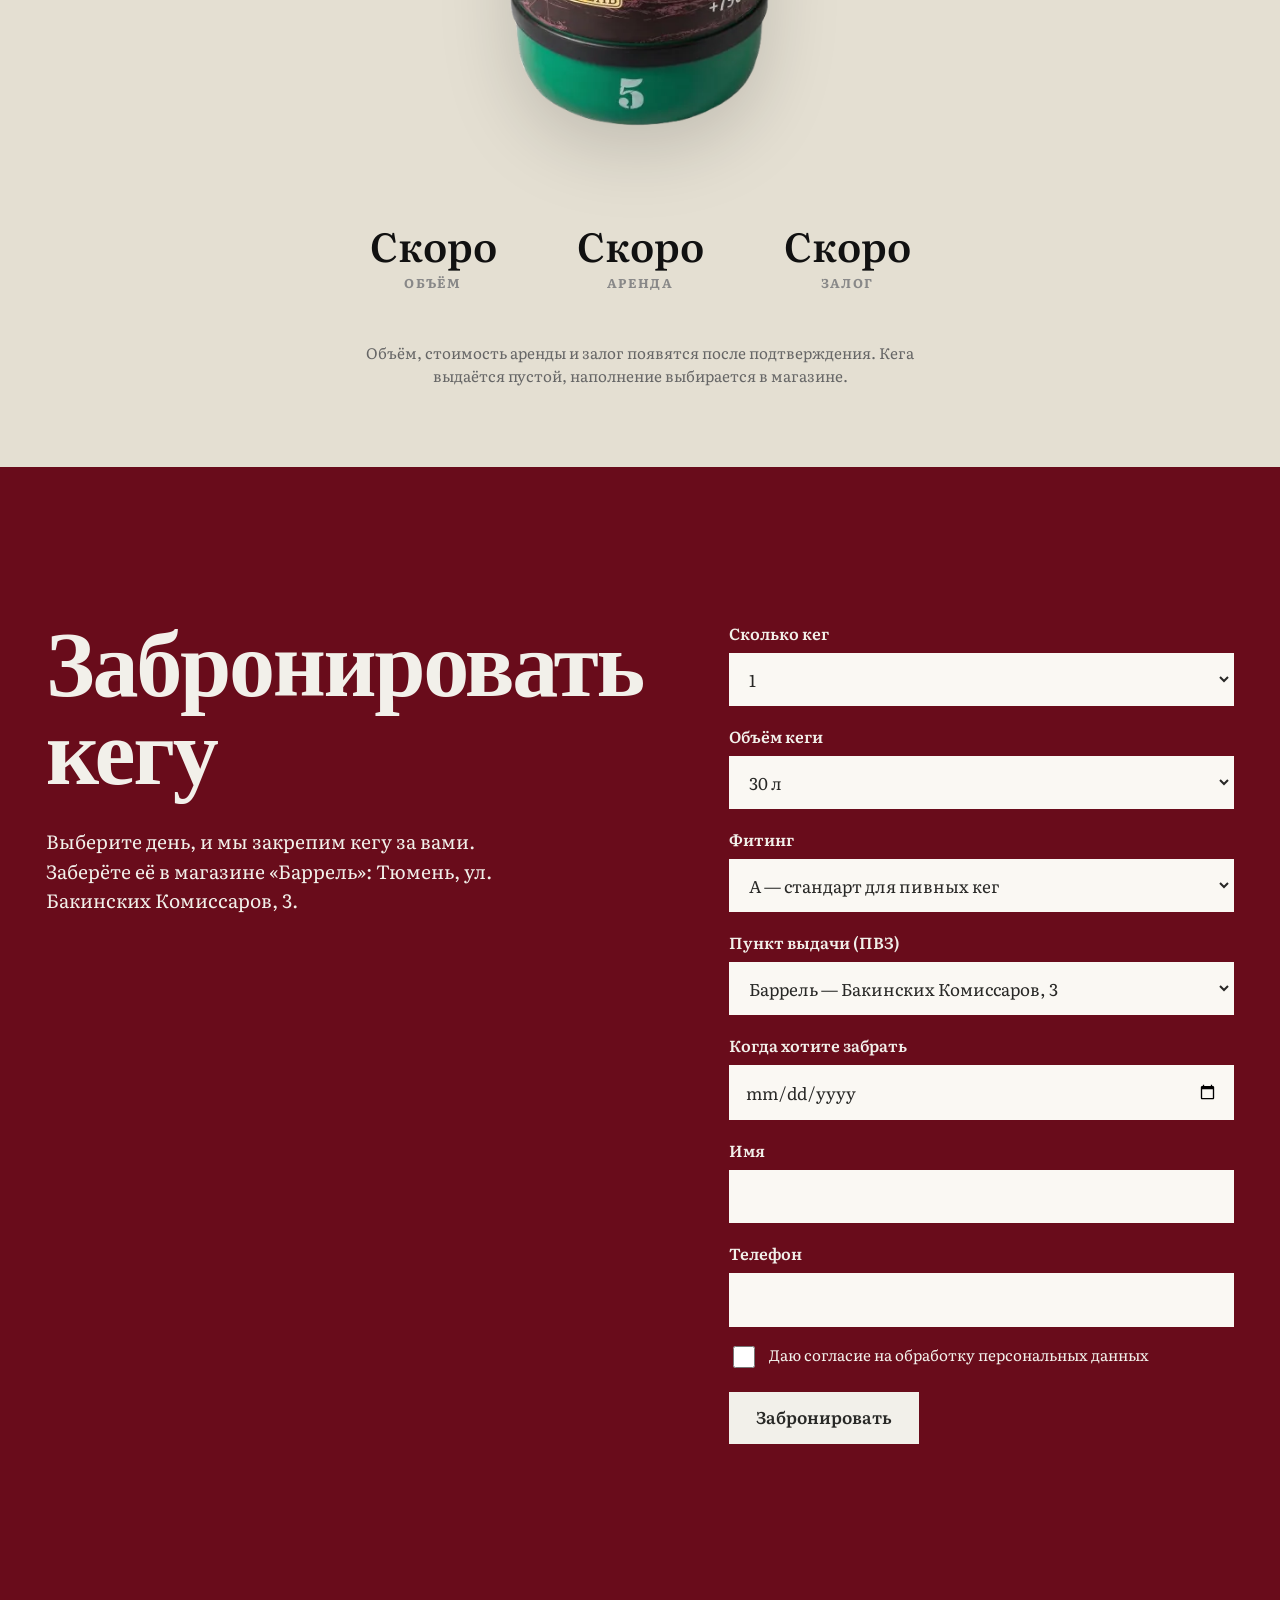
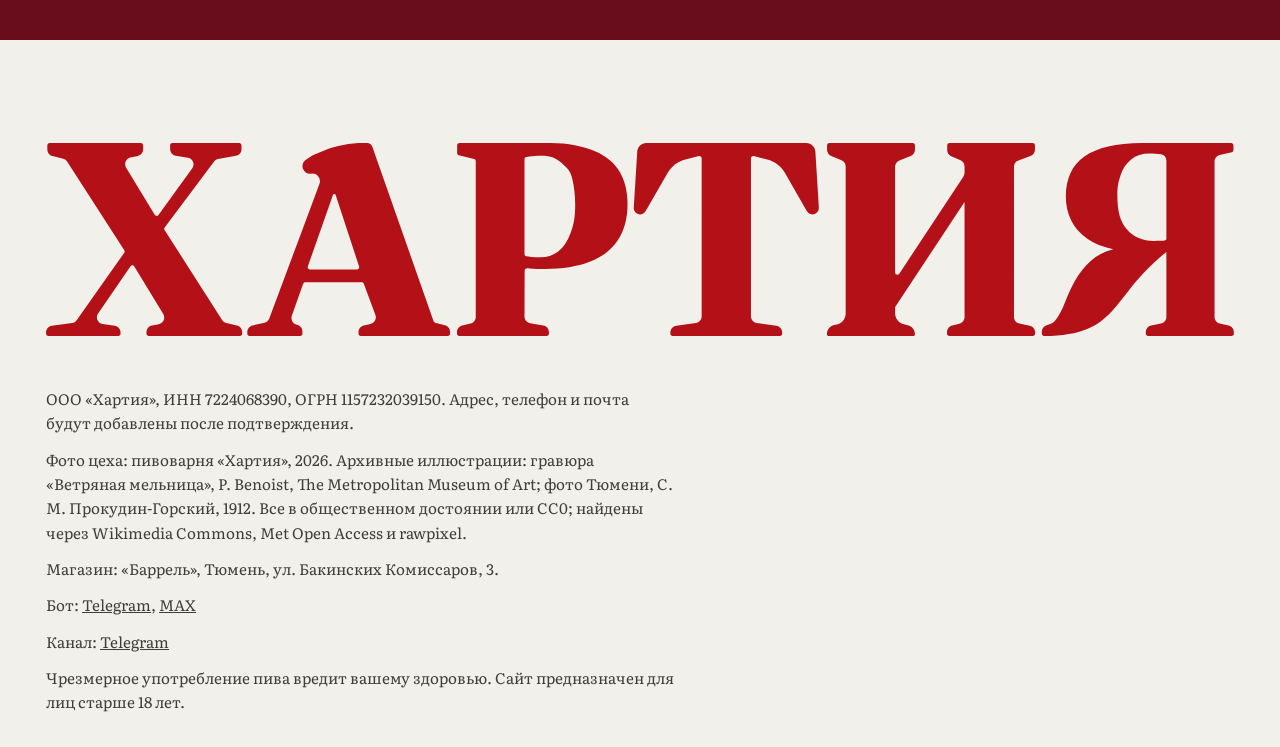
==== commit ee9b59ba: "Обновлен дизайн блока кеги в стиле Apple" ====
--- a/arenda-keg.html
+++ b/arenda-keg.html
@@ -70,27 +70,32 @@
   </div>
 </section>
 
-<section class="field-band on-linen" id="nashi-kegi">
+<section class="field-band on-linen apple-style-kegs" id="nashi-kegi">
   <div class="wrap">
-    <h2 class="h2 rv">Наши кеги</h2>
-    <div class="kegs">
-      <article class="keg rv">
-        <div>
-          <div class="keg-stage" data-3d><img src="assets/keg-front.webp" width="1792" height="2400" alt="Кега Хартии с бордовой этикеткой" loading="lazy"></div>
-          <p class="keg-hint">Потяните кегу вбок, чтобы повернуть.</p>
-        </div>
-        <div class="keg-body">
-          <h3>Кега с бордовой этикеткой</h3>
-          <!-- ПРОВЕРИТЬ: объём, стоимость аренды и залог добавить после подтверждения владельцем; возможны кеги разного объёма -->
-          <dl class="specs">
-            <div><dt>Объём</dt><dd>будет добавлен</dd></div>
-            <div><dt>Аренда</dt><dd>будет добавлена</dd></div>
-            <div><dt>Залог</dt><dd>будет добавлен</dd></div>
-          </dl>
-        </div>
-      </article>
+    <div class="apple-header rv">
+      <h2 class="h2">Наши кеги</h2>
+      <h3 class="product-title">Кега с бордовой этикеткой</h3>
     </div>
-    <p class="kegs-note rv">Объём, стоимость аренды и залог появятся после подтверждения. Кега выдаётся пустой, наполнение выбирается в магазине. Фото кег сделаны в цеху, студийные добавим позже.</p>
+    <div class="apple-hero rv">
+      <div class="keg-stage-clear">
+        <img src="assets/keg-transparent.webp" alt="Кега Хартии с бордовой этикеткой" loading="lazy" class="apple-keg-img">
+      </div>
+    </div>
+    <div class="apple-specs rv">
+      <div class="spec-item">
+        <span class="spec-value">Скоро</span>
+        <span class="spec-label">Объём</span>
+      </div>
+      <div class="spec-item">
+        <span class="spec-value">Скоро</span>
+        <span class="spec-label">Аренда</span>
+      </div>
+      <div class="spec-item">
+        <span class="spec-value">Скоро</span>
+        <span class="spec-label">Залог</span>
+      </div>
+    </div>
+    <p class="kegs-note rv">Объём, стоимость аренды и залог появятся после подтверждения. Кега выдаётся пустой, наполнение выбирается в магазине.</p>
   </div>
 </section>
 
--- a/assets/site.css
+++ b/assets/site.css
@@ -285,9 +285,9 @@
 
 /* Аренда кег */
 .kegs { margin-top: clamp(32px, 5vw, 64px); display: grid; gap: 12px; }
-.keg { background: var(--paper); display: grid; }
+.keg { display: grid; }
 @media (min-width: 800px) { .keg { grid-template-columns: minmax(260px, 400px) 1fr; } }
-.keg-stage { background: var(--sheet); aspect-ratio: 7 / 9; display: grid; touch-action: pan-y; user-select: none; cursor: grab; }
+.keg-stage { background: transparent; aspect-ratio: 7 / 9; display: grid; touch-action: pan-y; user-select: none; cursor: grab; }
 .keg-stage:active { cursor: grabbing; }
 .keg-stage img { width: 100%; height: 100%; object-fit: contain; pointer-events: none; }
 .keg-views { display: grid; grid-template-columns: repeat(3, 1fr); gap: 6px; padding: 6px; background: var(--paper); }
@@ -303,3 +303,21 @@
 .field select { width: 100%; min-height: 52px; padding: 0.7rem 0.9rem; font: inherit; color: var(--ink); background: var(--sheet); border: 2px solid transparent; border-radius: 0; transition: border-color .2s var(--ease); }
 .field select:focus { outline: none; border-color: var(--red); }
 .on-dark .field select:focus { border-color: var(--on-dark); }
+
+/* --- Apple-style Keg Section --- */
+.apple-style-kegs { text-align: center; padding: 5rem 0; }
+.apple-header { margin-bottom: 3rem; }
+.apple-header .product-title { font-size: 1.5rem; font-weight: 400; color: var(--text-muted, #555); margin-top: 0.5rem; }
+.apple-hero { display: flex; justify-content: center; margin-bottom: 4rem; }
+.keg-stage-clear { background: transparent; border: none; box-shadow: none; display: inline-block; }
+.apple-keg-img { max-width: 100%; height: auto; width: 380px; filter: drop-shadow(0px 25px 35px rgba(0, 0, 0, 0.15)); transition: transform 0.4s ease; }
+.apple-keg-img:hover { transform: scale(1.03); }
+.apple-specs { display: flex; justify-content: center; gap: 5rem; margin-bottom: 3rem; flex-wrap: wrap; }
+.spec-item { display: flex; flex-direction: column; align-items: center; }
+.spec-value { font-size: 2.5rem; font-weight: 600; color: var(--text-dark, #111); margin-bottom: 0.5rem; line-height: 1; }
+.spec-label { font-size: 0.8rem; font-weight: 700; letter-spacing: 0.1em; color: var(--text-muted, #888); text-transform: uppercase; }
+.apple-style-kegs .kegs-note { max-width: 600px; margin: 0 auto; color: var(--text-muted, #666); font-size: 0.95rem; line-height: 1.5; }
+@media (max-width: 600px) {
+  .apple-specs { gap: 2.5rem; flex-direction: column; }
+  .apple-keg-img { width: 280px; }
+}
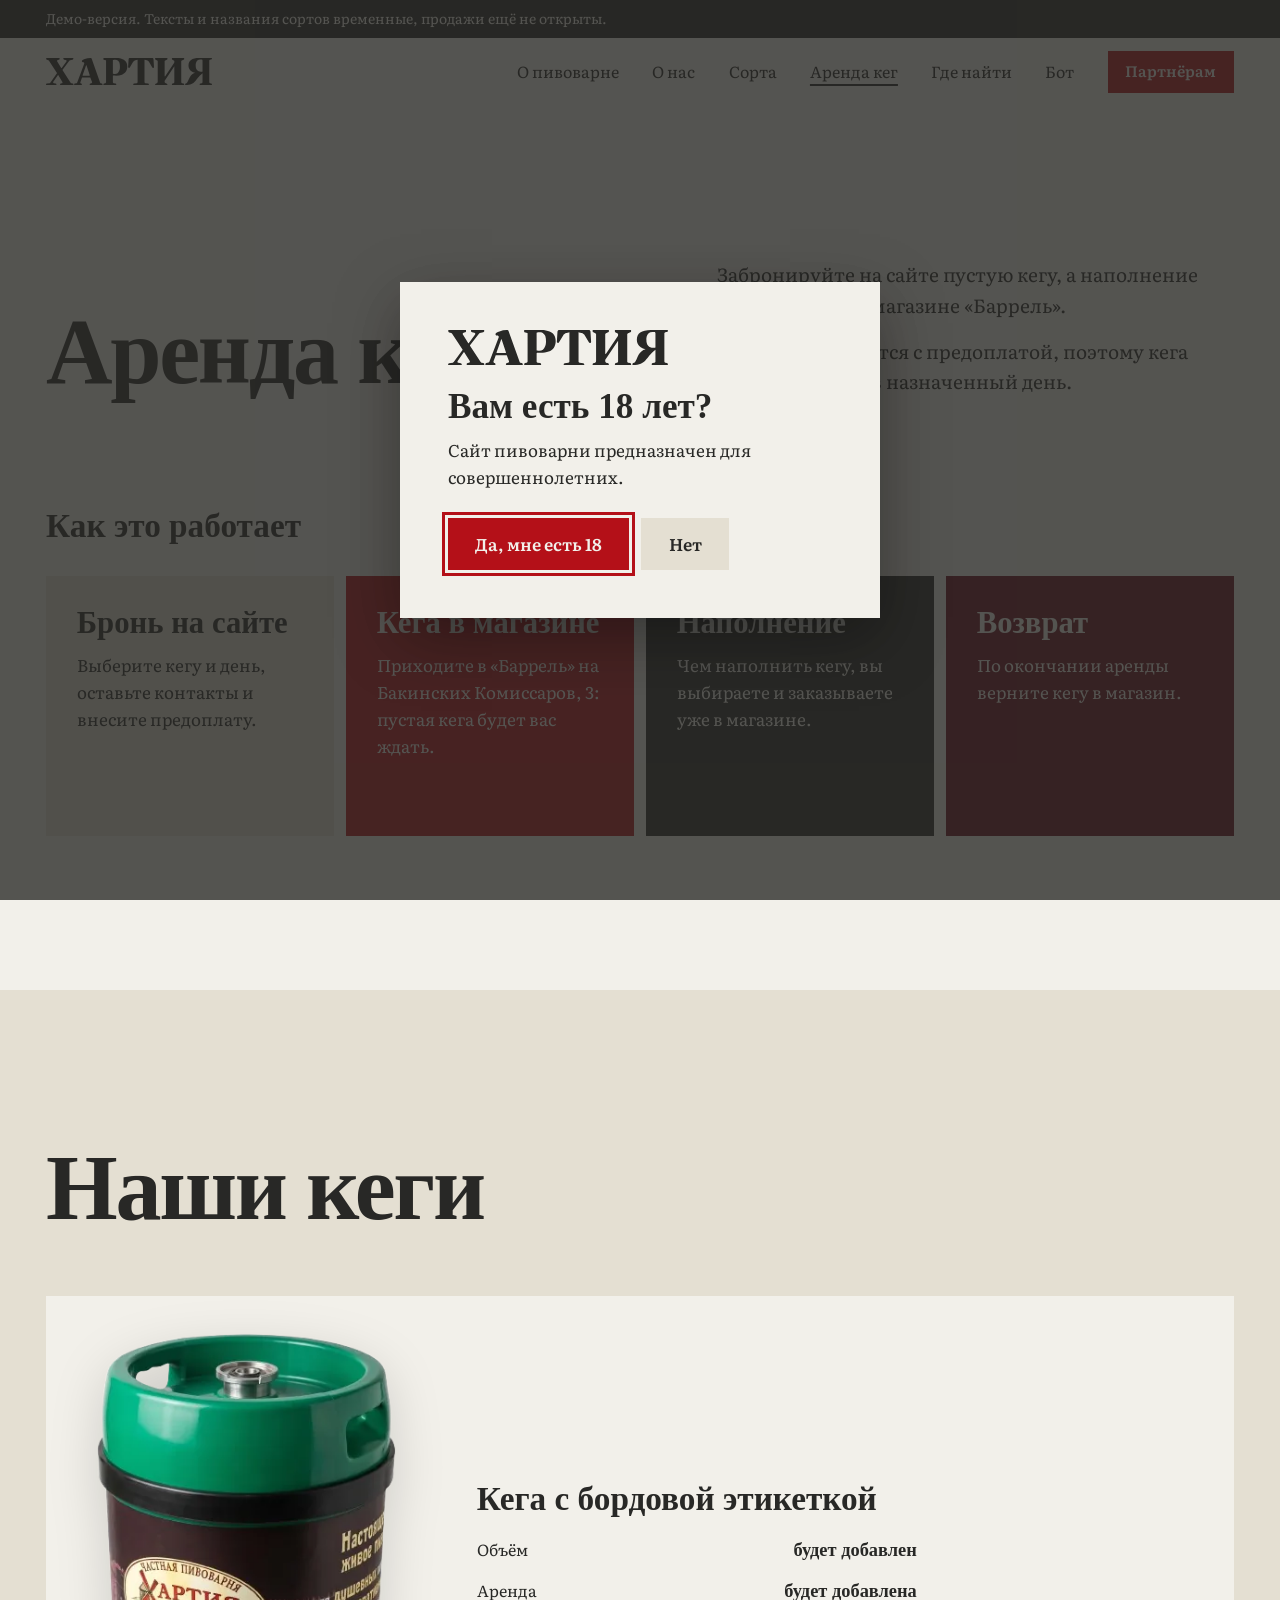
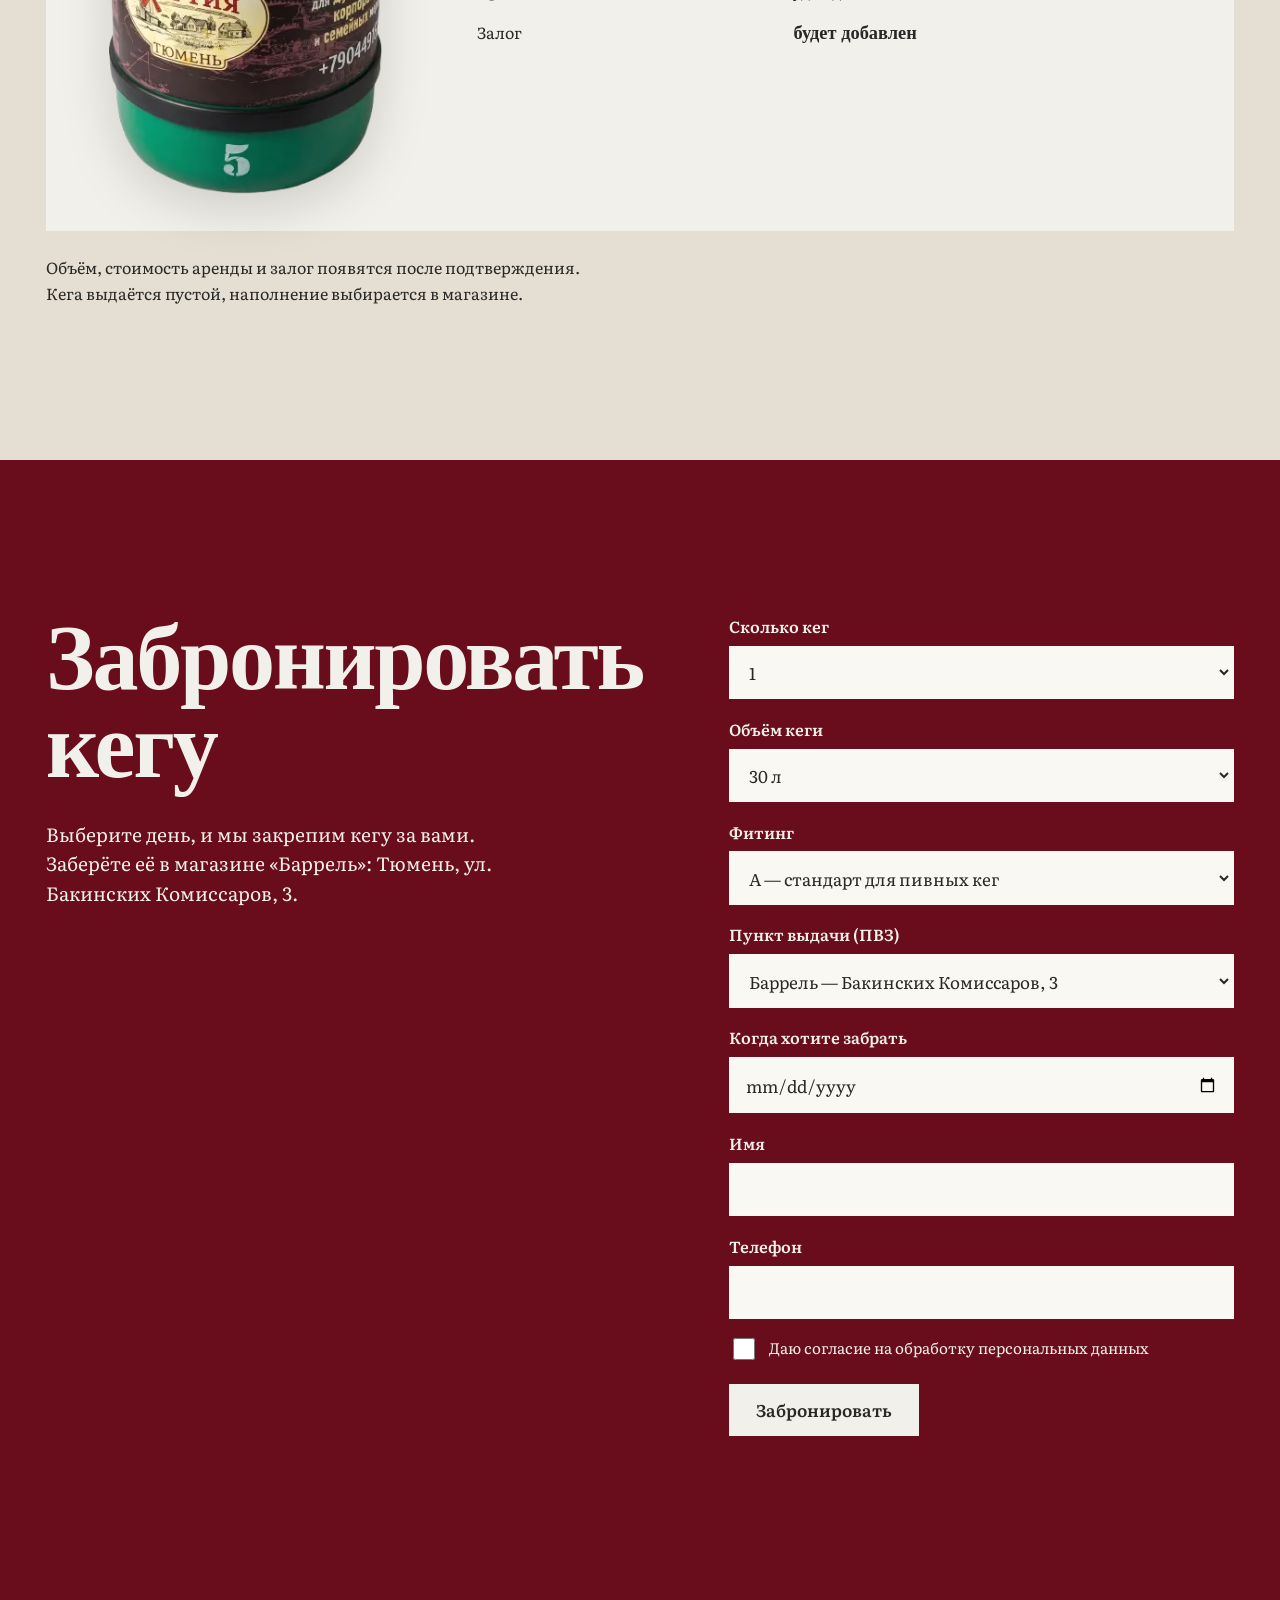
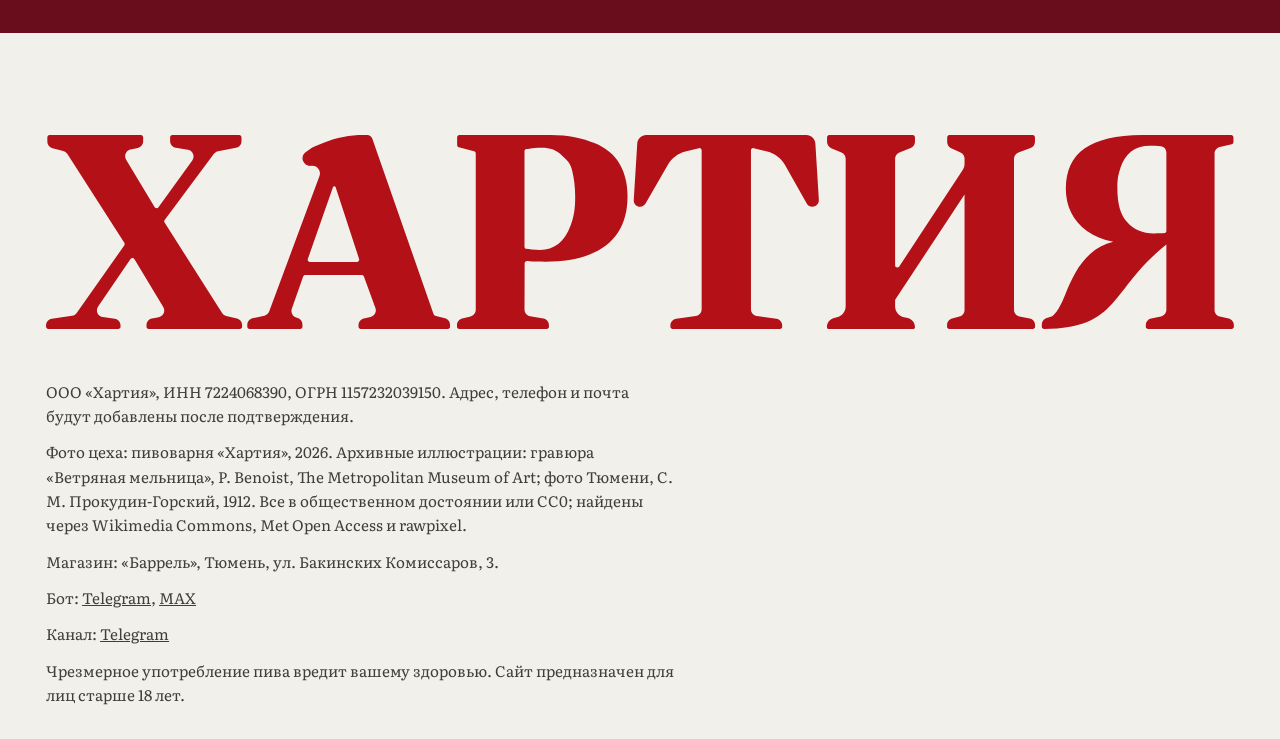
==== commit 682b2c8a: "Возврат блока кеги к единому стилю сайта" ====
--- a/arenda-keg.html
+++ b/arenda-keg.html
@@ -70,30 +70,26 @@
   </div>
 </section>
 
-<section class="field-band on-linen apple-style-kegs" id="nashi-kegi">
+<section class="field-band on-linen" id="nashi-kegi">
   <div class="wrap">
-    <div class="apple-header rv">
-      <h2 class="h2">Наши кеги</h2>
-      <h3 class="product-title">Кега с бордовой этикеткой</h3>
-    </div>
-    <div class="apple-hero rv">
-      <div class="keg-stage-clear">
-        <img src="assets/keg-transparent.webp" alt="Кега Хартии с бордовой этикеткой" loading="lazy" class="apple-keg-img">
-      </div>
-    </div>
-    <div class="apple-specs rv">
-      <div class="spec-item">
-        <span class="spec-value">Скоро</span>
-        <span class="spec-label">Объём</span>
-      </div>
-      <div class="spec-item">
-        <span class="spec-value">Скоро</span>
-        <span class="spec-label">Аренда</span>
-      </div>
-      <div class="spec-item">
-        <span class="spec-value">Скоро</span>
-        <span class="spec-label">Залог</span>
-      </div>
+    <h2 class="h2 rv">Наши кеги</h2>
+    <div class="kegs">
+      <article class="keg rv">
+        <div>
+          <!-- Встроенный стиль уберёт белый фон сцены, чтобы прозрачная кега легла чисто на фон карточки -->
+          <div class="keg-stage" style="background: transparent; box-shadow: none;">
+            <img src="assets/keg-transparent.webp" width="432" height="578" alt="Кега Хартии с бордовой этикеткой" loading="lazy" style="filter: drop-shadow(0 15px 25px rgba(0,0,0,0.15));">
+          </div>
+        </div>
+        <div class="keg-body">
+          <h3>Кега с бордовой этикеткой</h3>
+          <dl class="specs">
+            <div><dt>Объём</dt><dd>будет добавлен</dd></div>
+            <div><dt>Аренда</dt><dd>будет добавлена</dd></div>
+            <div><dt>Залог</dt><dd>будет добавлен</dd></div>
+          </dl>
+        </div>
+      </article>
     </div>
     <p class="kegs-note rv">Объём, стоимость аренды и залог появятся после подтверждения. Кега выдаётся пустой, наполнение выбирается в магазине.</p>
   </div>
--- a/assets/site.css
+++ b/assets/site.css
@@ -285,7 +285,7 @@
 
 /* Аренда кег */
 .kegs { margin-top: clamp(32px, 5vw, 64px); display: grid; gap: 12px; }
-.keg { display: grid; }
+.keg { background: var(--paper); display: grid; }
 @media (min-width: 800px) { .keg { grid-template-columns: minmax(260px, 400px) 1fr; } }
 .keg-stage { background: transparent; aspect-ratio: 7 / 9; display: grid; touch-action: pan-y; user-select: none; cursor: grab; }
 .keg-stage:active { cursor: grabbing; }
@@ -303,21 +303,3 @@
 .field select { width: 100%; min-height: 52px; padding: 0.7rem 0.9rem; font: inherit; color: var(--ink); background: var(--sheet); border: 2px solid transparent; border-radius: 0; transition: border-color .2s var(--ease); }
 .field select:focus { outline: none; border-color: var(--red); }
 .on-dark .field select:focus { border-color: var(--on-dark); }
-
-/* --- Apple-style Keg Section --- */
-.apple-style-kegs { text-align: center; padding: 5rem 0; }
-.apple-header { margin-bottom: 3rem; }
-.apple-header .product-title { font-size: 1.5rem; font-weight: 400; color: var(--text-muted, #555); margin-top: 0.5rem; }
-.apple-hero { display: flex; justify-content: center; margin-bottom: 4rem; }
-.keg-stage-clear { background: transparent; border: none; box-shadow: none; display: inline-block; }
-.apple-keg-img { max-width: 100%; height: auto; width: 380px; filter: drop-shadow(0px 25px 35px rgba(0, 0, 0, 0.15)); transition: transform 0.4s ease; }
-.apple-keg-img:hover { transform: scale(1.03); }
-.apple-specs { display: flex; justify-content: center; gap: 5rem; margin-bottom: 3rem; flex-wrap: wrap; }
-.spec-item { display: flex; flex-direction: column; align-items: center; }
-.spec-value { font-size: 2.5rem; font-weight: 600; color: var(--text-dark, #111); margin-bottom: 0.5rem; line-height: 1; }
-.spec-label { font-size: 0.8rem; font-weight: 700; letter-spacing: 0.1em; color: var(--text-muted, #888); text-transform: uppercase; }
-.apple-style-kegs .kegs-note { max-width: 600px; margin: 0 auto; color: var(--text-muted, #666); font-size: 0.95rem; line-height: 1.5; }
-@media (max-width: 600px) {
-  .apple-specs { gap: 2.5rem; flex-direction: column; }
-  .apple-keg-img { width: 280px; }
-}
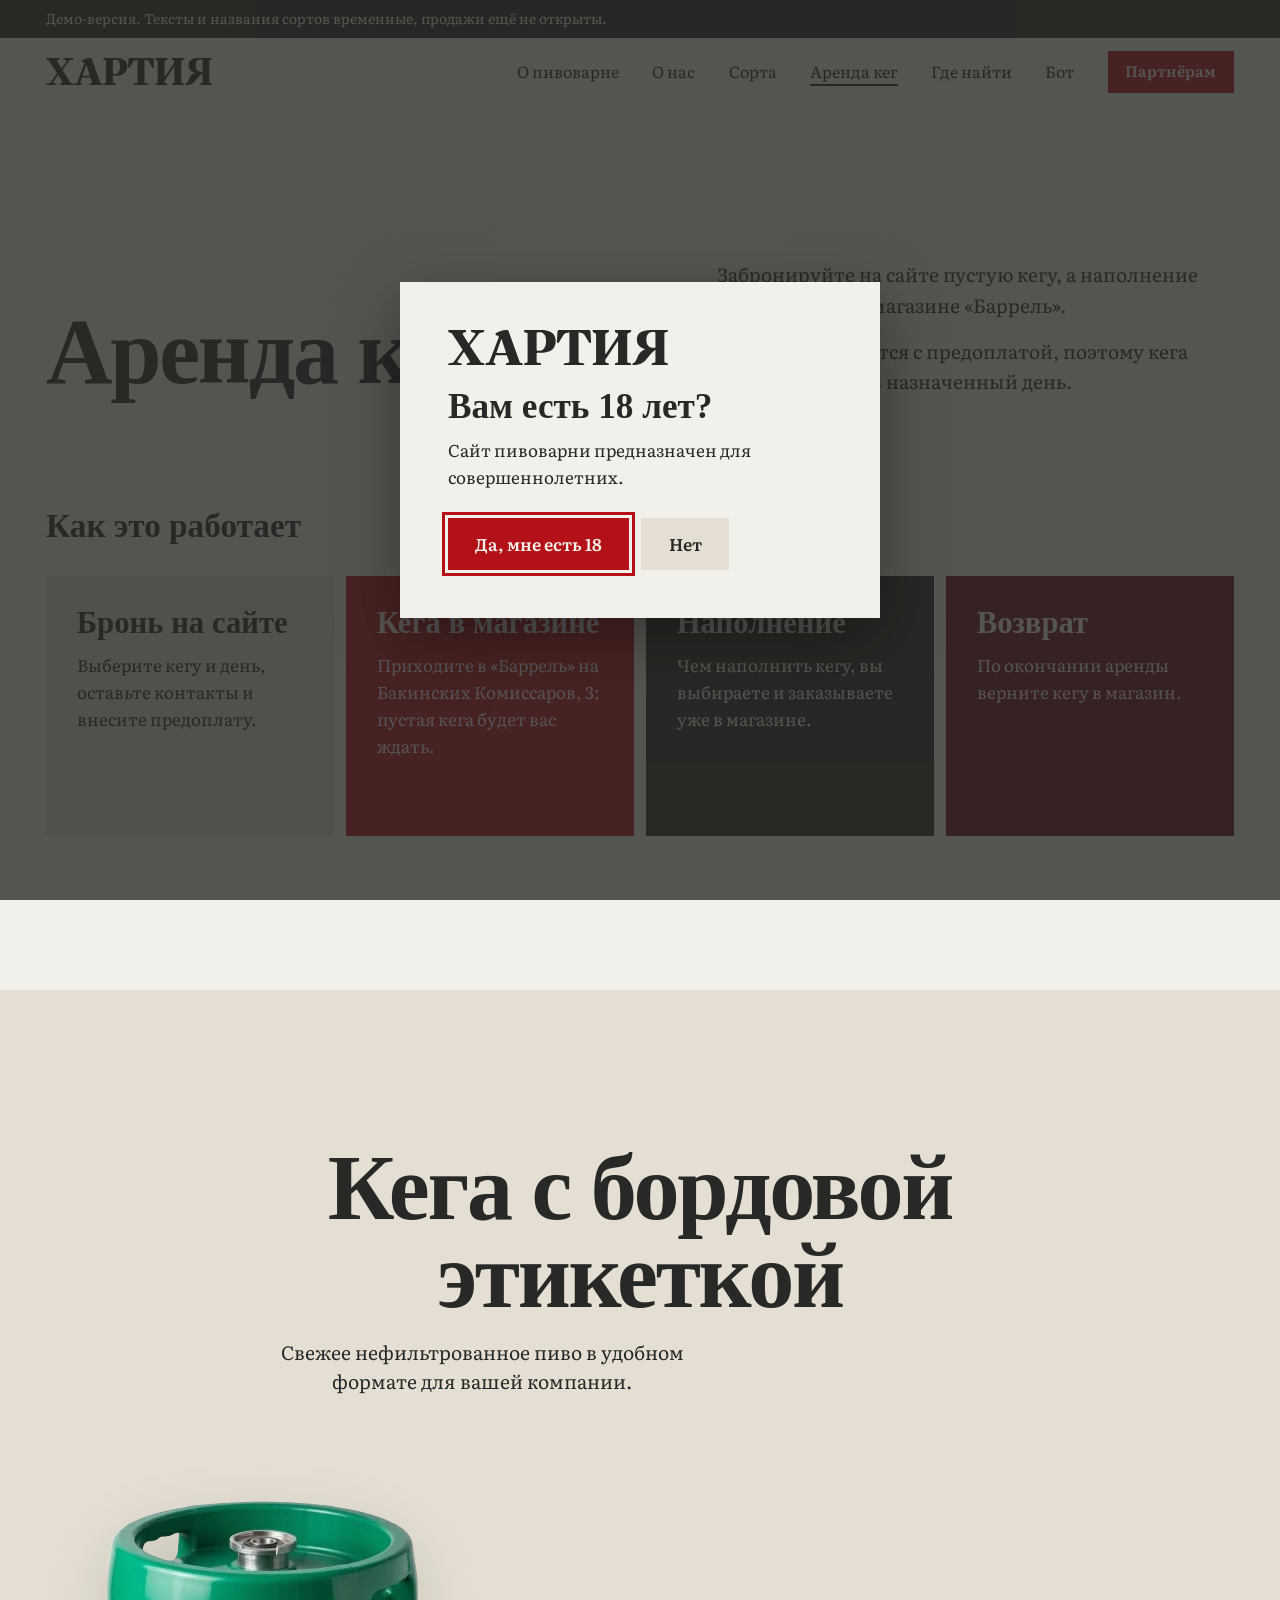
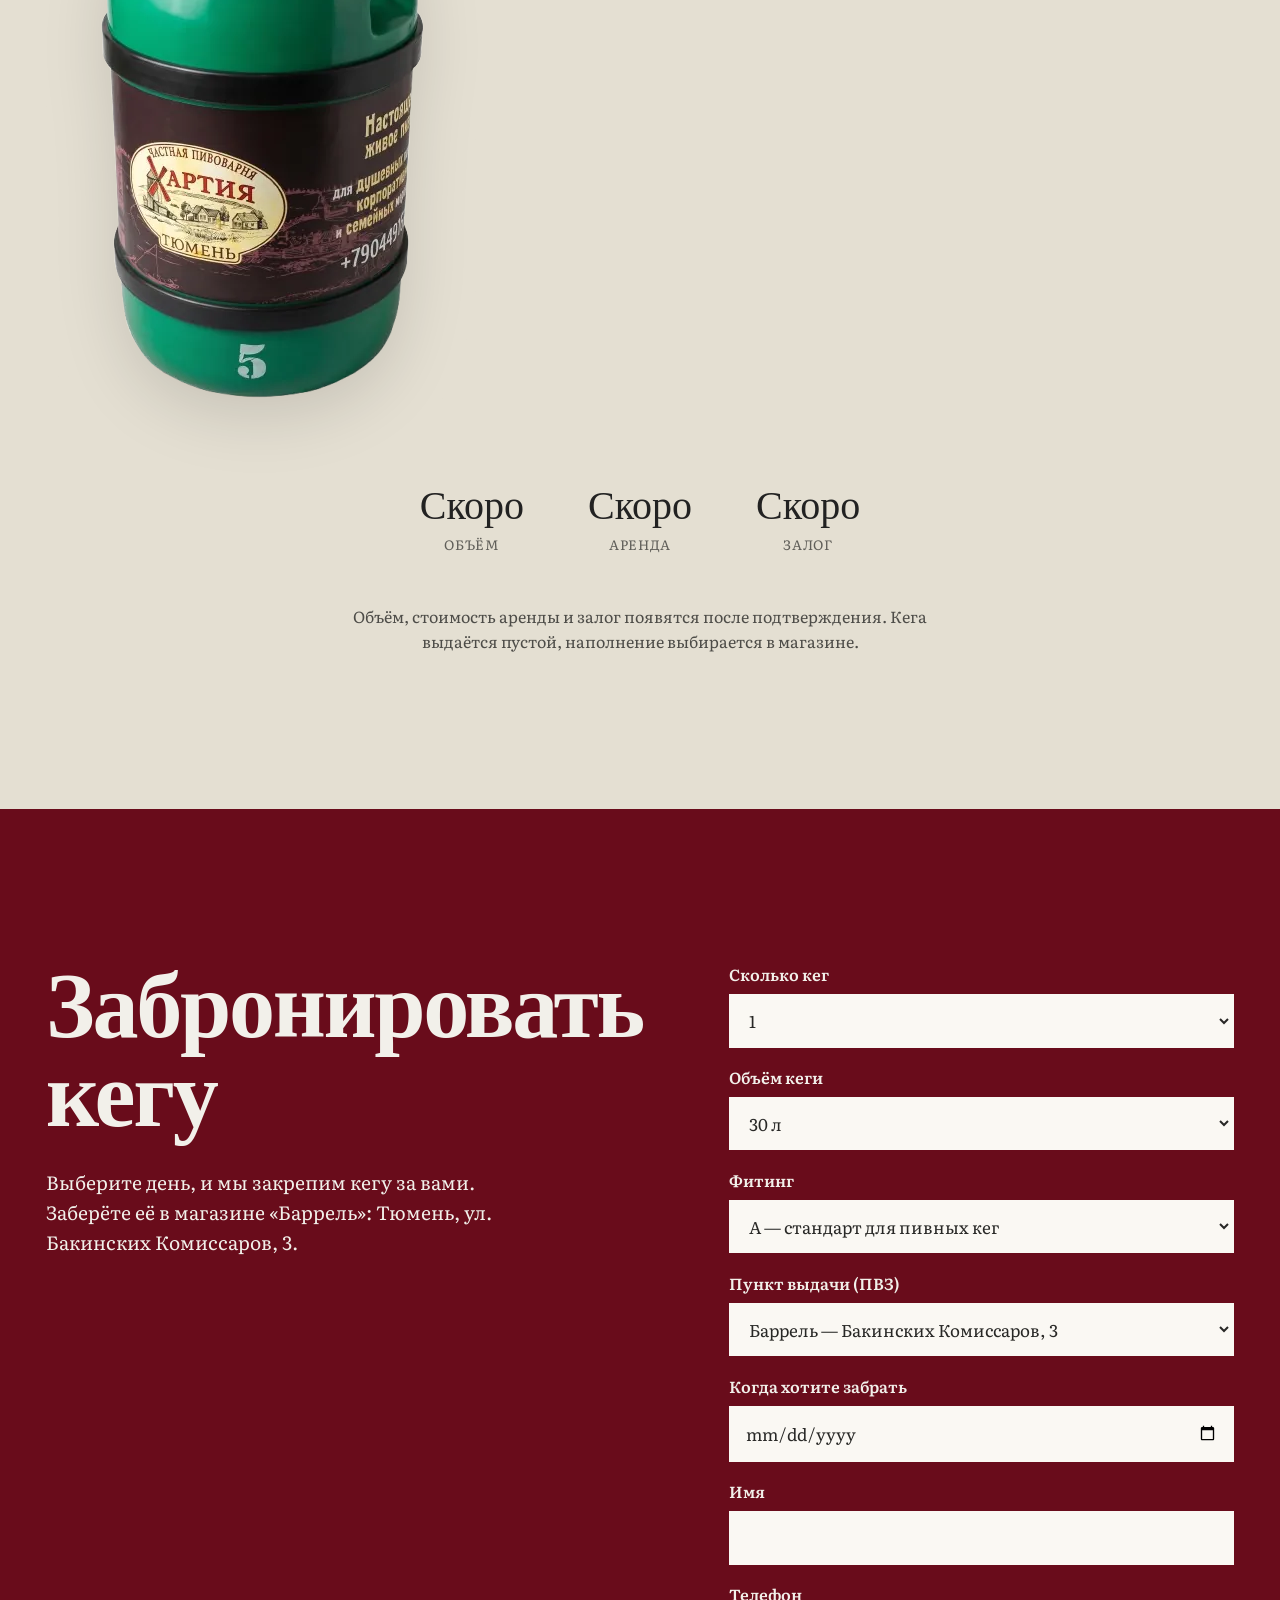
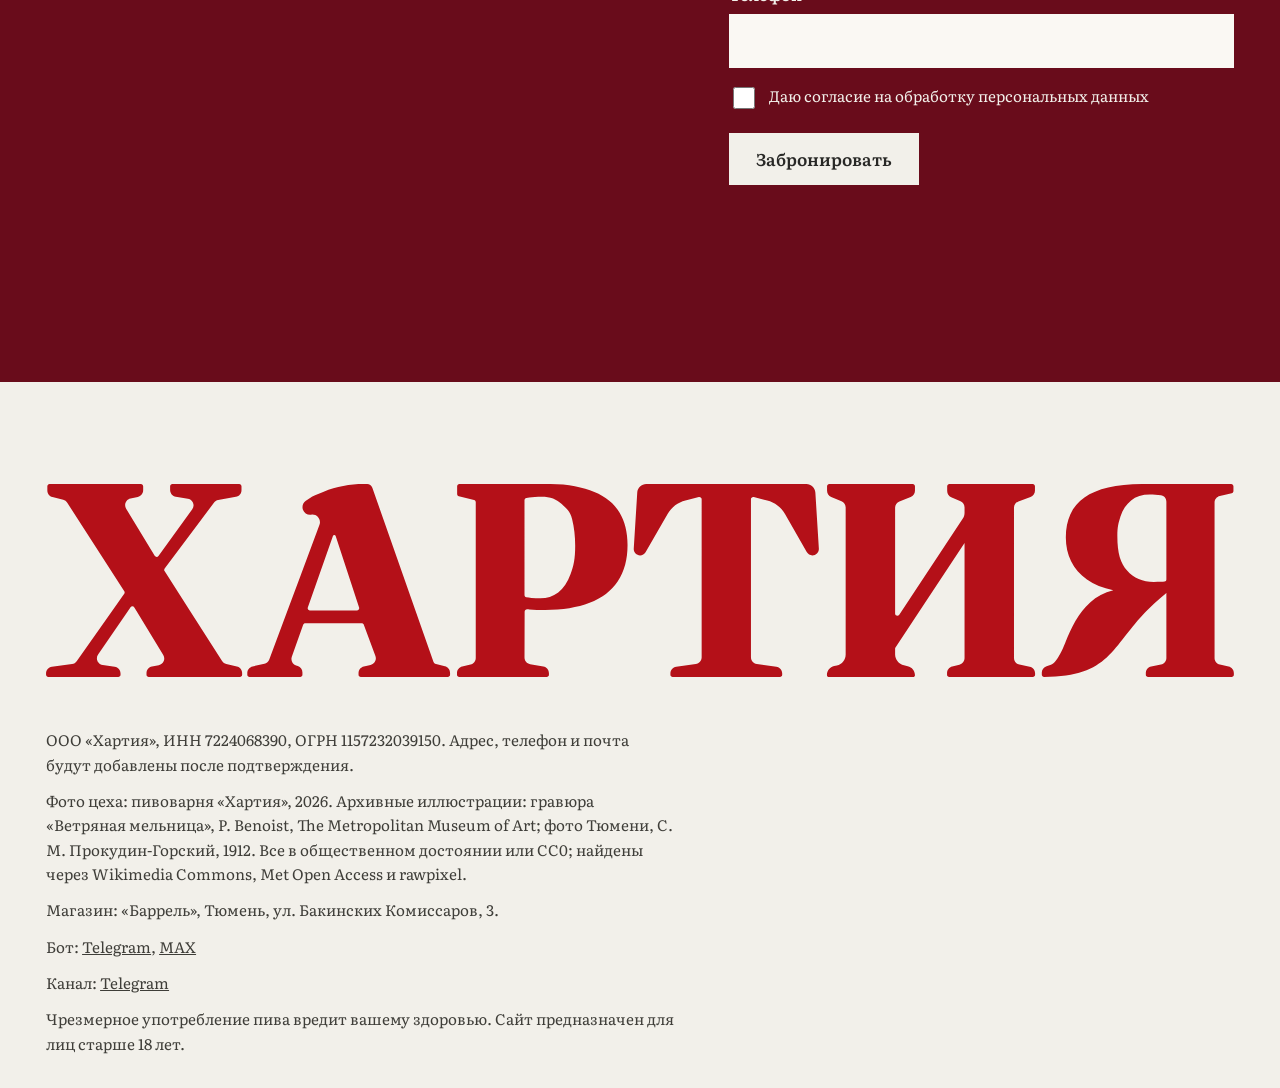
==== commit a22db69b: "Обновлен дизайн кеги: премиальная структура + нативный дизайн-код" ====
--- a/arenda-keg.html
+++ b/arenda-keg.html
@@ -71,27 +71,34 @@
 </section>
 
 <section class="field-band on-linen" id="nashi-kegi">
-  <div class="wrap">
-    <h2 class="h2 rv">Наши кеги</h2>
-    <div class="kegs">
-      <article class="keg rv">
-        <div>
-          <!-- Встроенный стиль уберёт белый фон сцены, чтобы прозрачная кега легла чисто на фон карточки -->
-          <div class="keg-stage" style="background: transparent; box-shadow: none;">
-            <img src="assets/keg-transparent.webp" width="432" height="578" alt="Кега Хартии с бордовой этикеткой" loading="lazy" style="filter: drop-shadow(0 15px 25px rgba(0,0,0,0.15));">
-          </div>
-        </div>
-        <div class="keg-body">
-          <h3>Кега с бордовой этикеткой</h3>
-          <dl class="specs">
-            <div><dt>Объём</dt><dd>будет добавлен</dd></div>
-            <div><dt>Аренда</dt><dd>будет добавлена</dd></div>
-            <div><dt>Залог</dt><dd>будет добавлен</dd></div>
-          </dl>
-        </div>
-      </article>
+  <div class="wrap" style="text-align: center;">
+
+    <div class="keg-showcase rv">
+      <h2 class="h2">Кега с бордовой этикеткой</h2>
+      <p class="lede" style="margin-top: 1rem;">Свежее нефильтрованное пиво в удобном формате для вашей компании.</p>
     </div>
-    <p class="kegs-note rv">Объём, стоимость аренды и залог появятся после подтверждения. Кега выдаётся пустой, наполнение выбирается в магазине.</p>
+
+    <div class="keg-showcase-stage rv" style="--i:1; margin: 4rem auto 3rem;">
+      <img src="assets/keg-transparent.webp" alt="Кега Хартии с бордовой этикеткой" width="432" height="578" loading="lazy" style="max-width: 100%; height: auto; filter: drop-shadow(0 20px 30px rgba(0,0,0,0.12));">
+    </div>
+
+    <div class="keg-showcase-specs rv" style="--i:2">
+      <div class="spec-block">
+        <div class="spec-val">Скоро</div>
+        <div class="spec-key">Объём</div>
+      </div>
+      <div class="spec-block">
+        <div class="spec-val">Скоро</div>
+        <div class="spec-key">Аренда</div>
+      </div>
+      <div class="spec-block">
+        <div class="spec-val">Скоро</div>
+        <div class="spec-key">Залог</div>
+      </div>
+    </div>
+
+    <p class="kegs-note rv" style="--i:3; max-width: 600px; margin: 0 auto; opacity: 0.8;">Объём, стоимость аренды и залог появятся после подтверждения. Кега выдаётся пустой, наполнение выбирается в магазине.</p>
+
   </div>
 </section>
 
--- a/assets/site.css
+++ b/assets/site.css
@@ -303,3 +303,38 @@
 .field select { width: 100%; min-height: 52px; padding: 0.7rem 0.9rem; font: inherit; color: var(--ink); background: var(--sheet); border: 2px solid transparent; border-radius: 0; transition: border-color .2s var(--ease); }
 .field select:focus { outline: none; border-color: var(--red); }
 .on-dark .field select:focus { border-color: var(--on-dark); }
+
+/* --- Premium Native Keg Showcase --- */
+.keg-showcase {
+  max-width: 800px;
+  margin: 0 auto;
+}
+.keg-showcase-specs {
+  display: flex;
+  justify-content: center;
+  gap: 4rem;
+  margin-bottom: 3rem;
+  flex-wrap: wrap;
+}
+.keg-showcase-specs .spec-block {
+  display: flex;
+  flex-direction: column;
+  align-items: center;
+}
+.keg-showcase-specs .spec-val {
+  font-family: 'Old Standard TT', serif; /* Наследуем заголовочный шрифт сайта */
+  font-size: 2.5rem;
+  line-height: 1;
+  margin-bottom: 0.5rem;
+  color: var(--text-dark, #222);
+}
+.keg-showcase-specs .spec-key {
+  font-family: 'Literata', serif; /* Наследуем текстовый шрифт сайта */
+  font-size: 0.85rem;
+  text-transform: uppercase;
+  letter-spacing: 0.05em;
+  opacity: 0.7;
+}
+@media (max-width: 600px) {
+  .keg-showcase-specs { gap: 2rem; flex-direction: column; }
+}
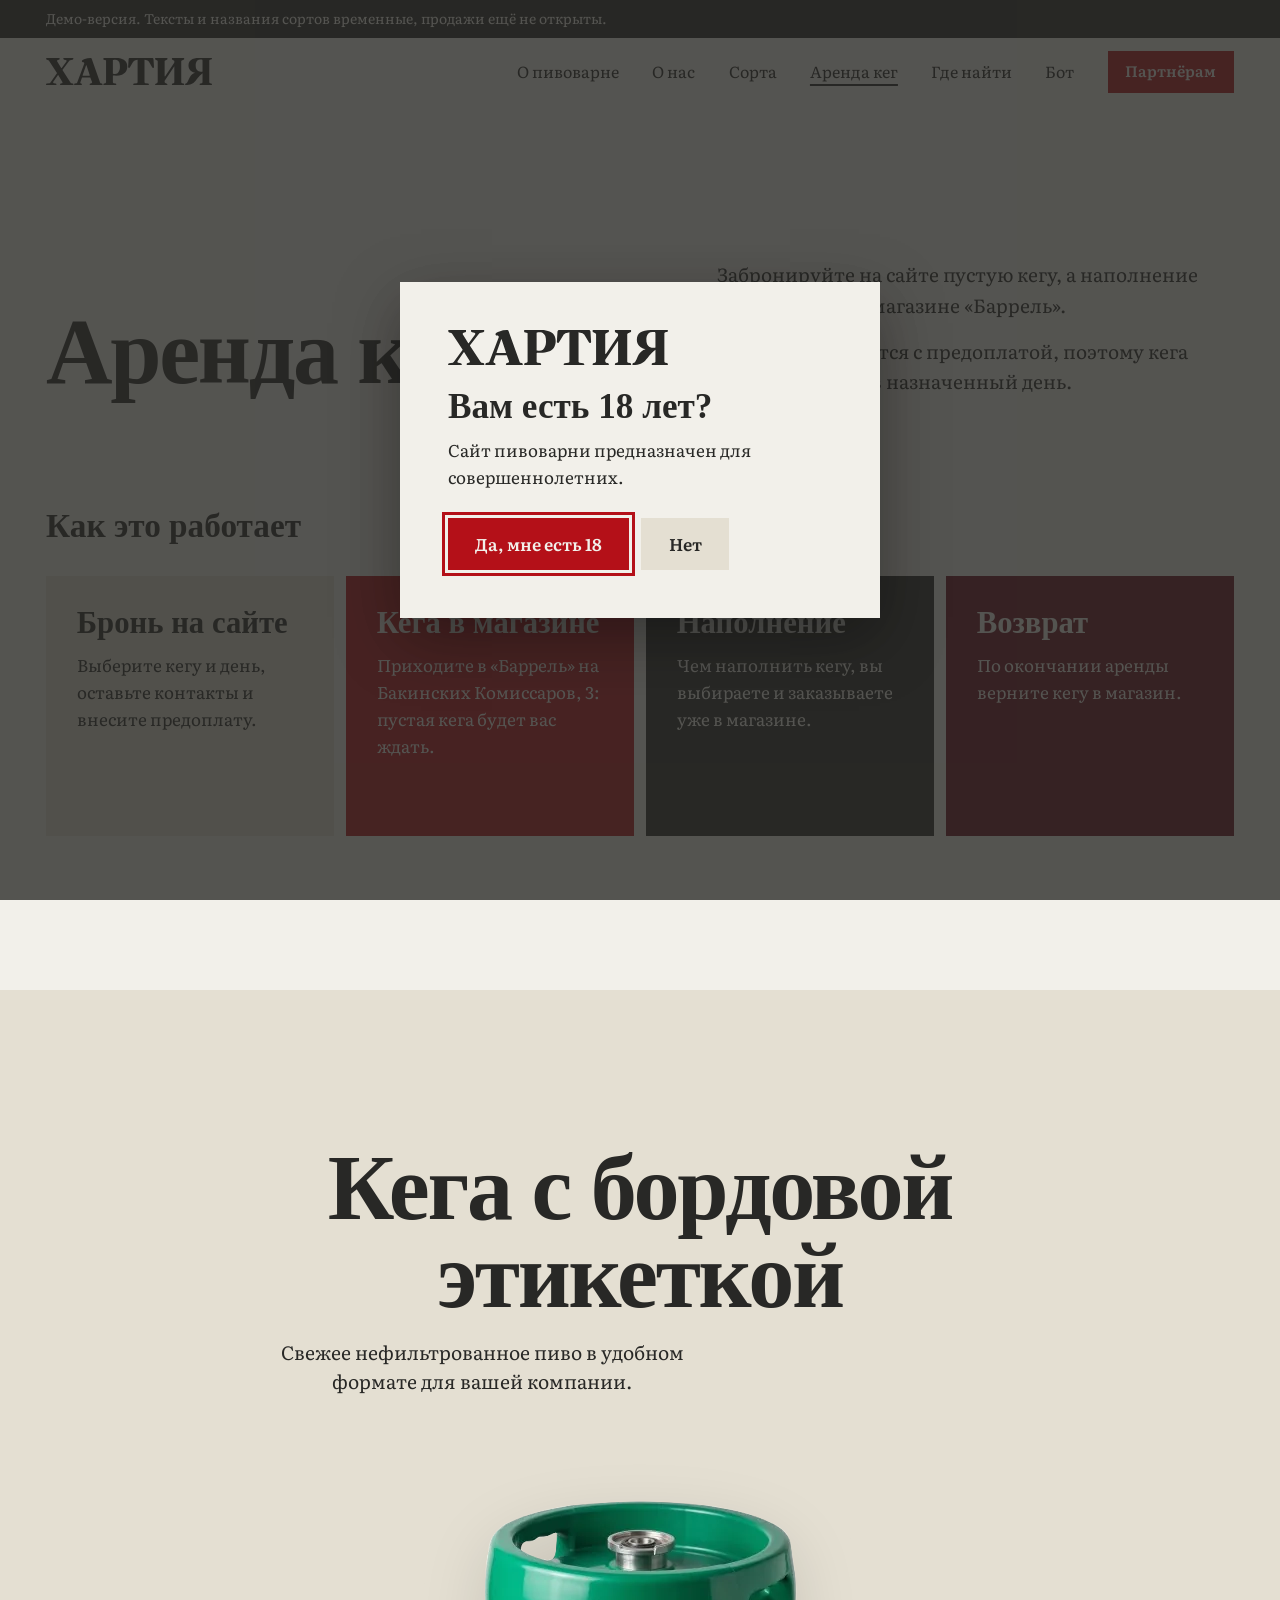
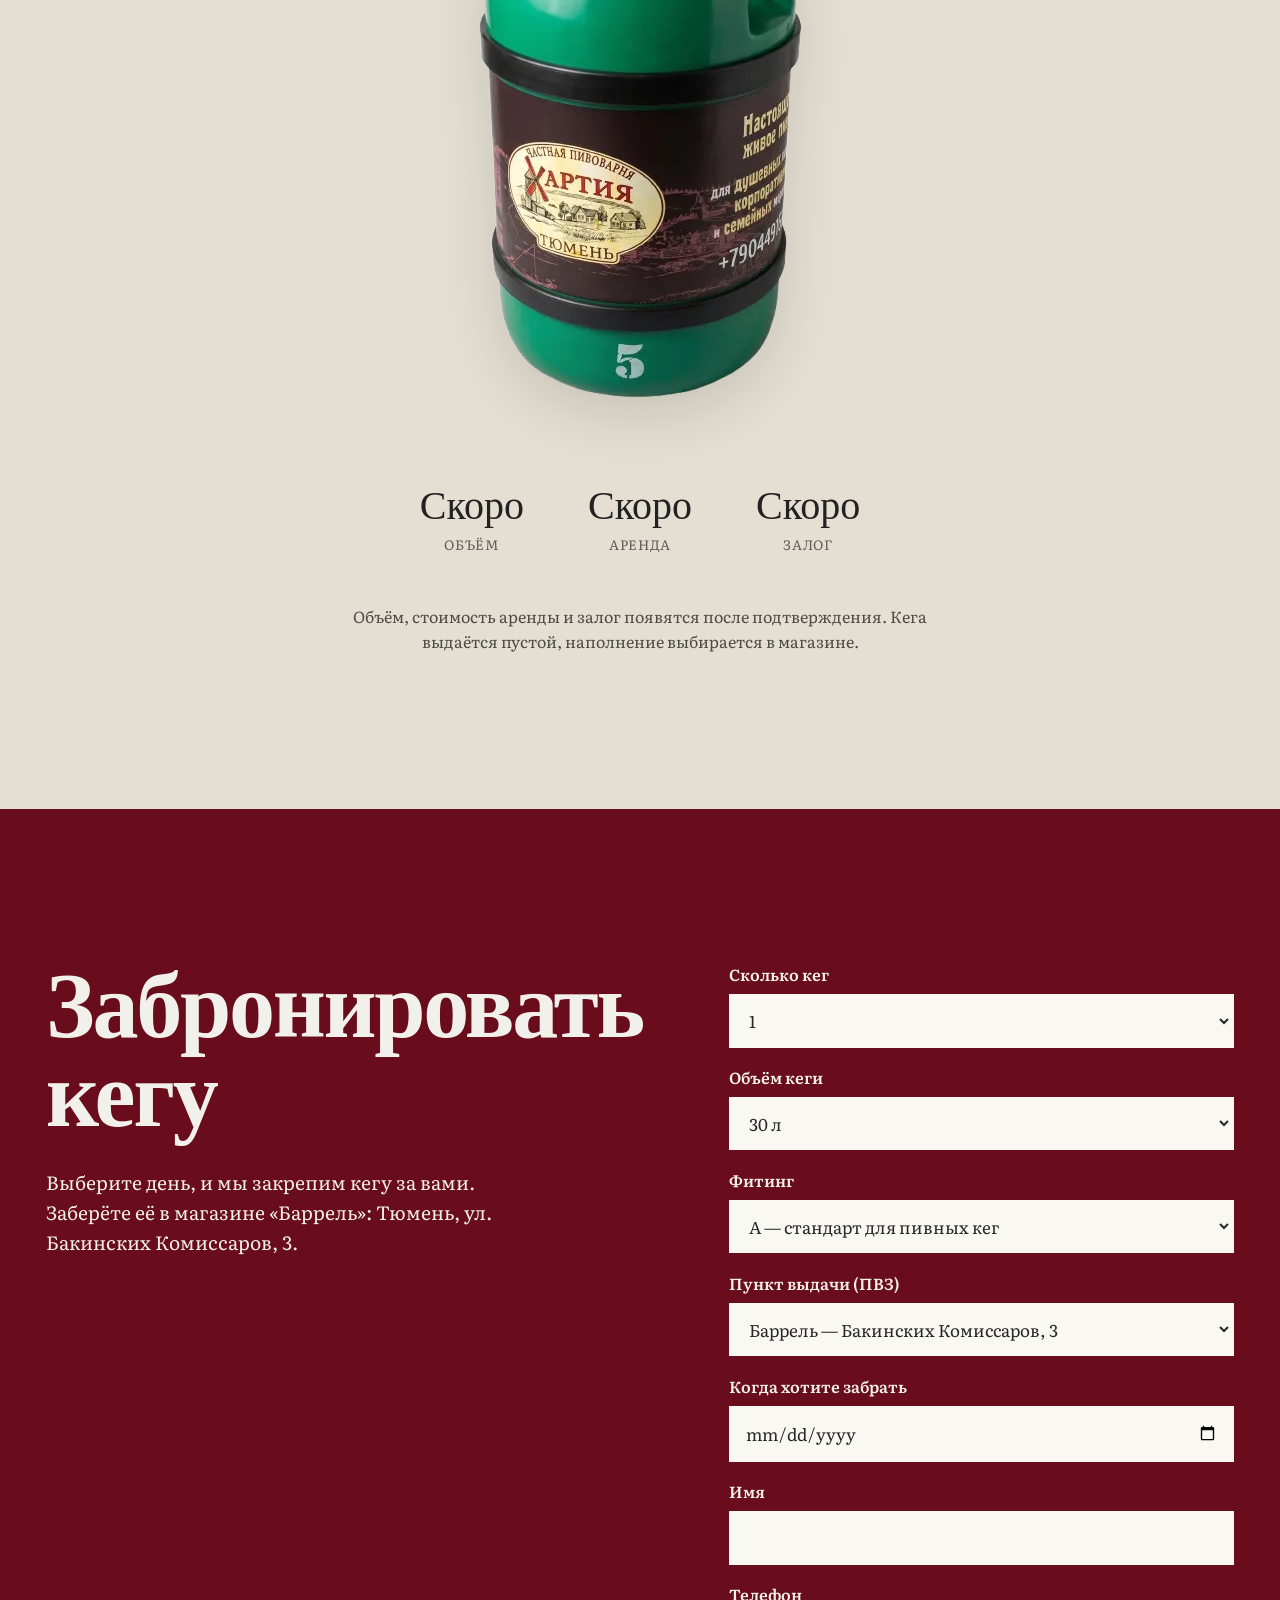
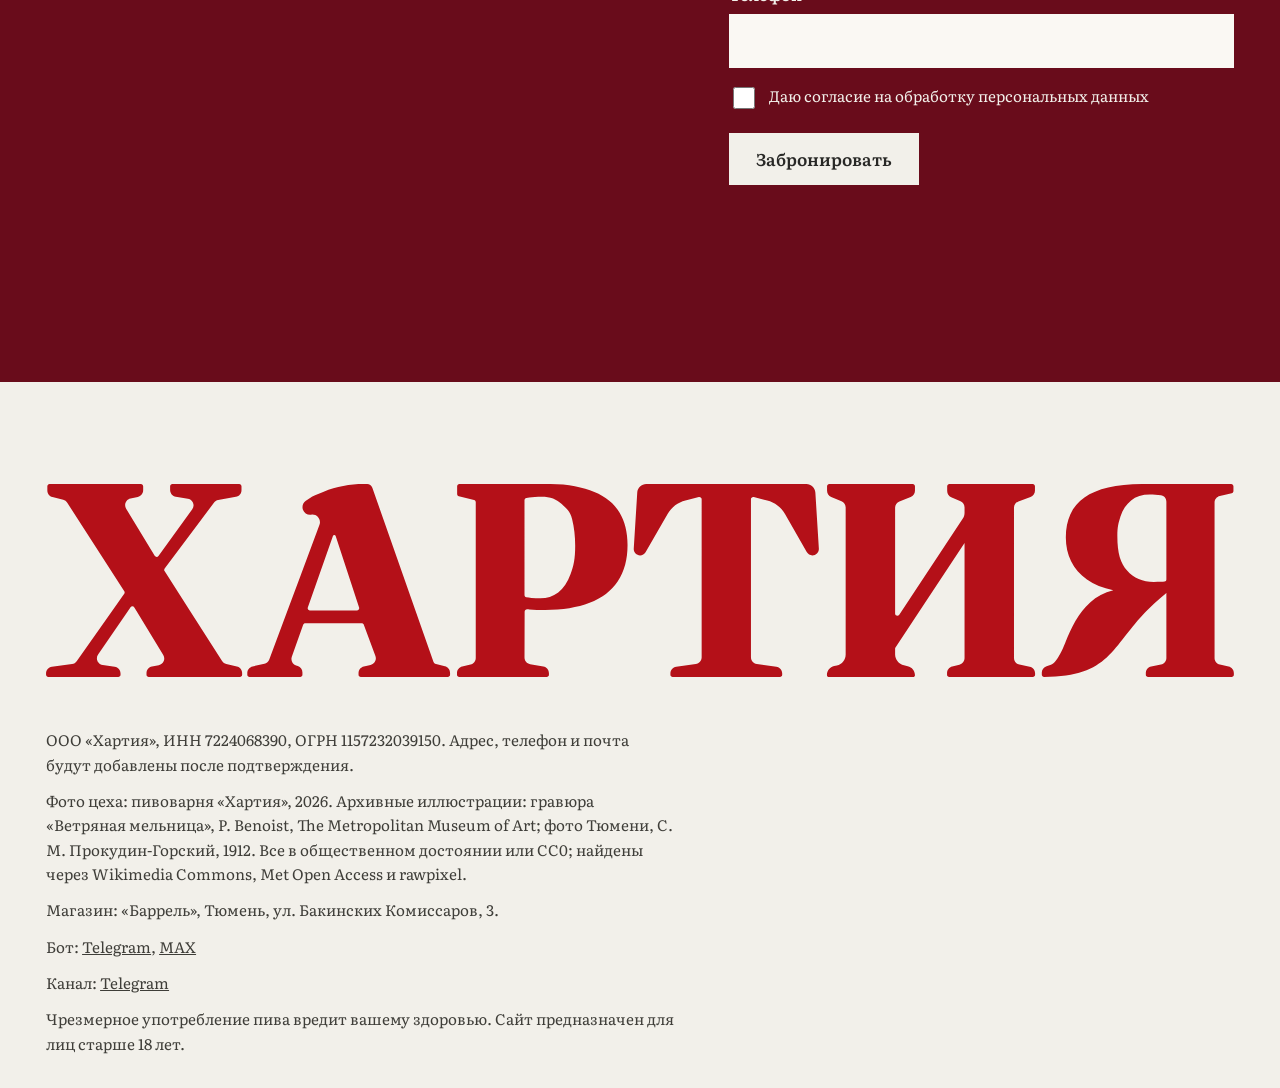
==== commit 4c8be57e: "Исправлено центрирование кеги" ====
--- a/arenda-keg.html
+++ b/arenda-keg.html
@@ -78,8 +78,8 @@
       <p class="lede" style="margin-top: 1rem;">Свежее нефильтрованное пиво в удобном формате для вашей компании.</p>
     </div>
 
-    <div class="keg-showcase-stage rv" style="--i:1; margin: 4rem auto 3rem;">
-      <img src="assets/keg-transparent.webp" alt="Кега Хартии с бордовой этикеткой" width="432" height="578" loading="lazy" style="max-width: 100%; height: auto; filter: drop-shadow(0 20px 30px rgba(0,0,0,0.12));">
+    <div class="keg-showcase-stage rv" style="--i:1; margin: 4rem auto 3rem; display: flex; justify-content: center;">
+      <img src="assets/keg-transparent.webp" alt="Кега Хартии с бордовой этикеткой" width="432" height="578" loading="lazy" style="max-width: 100%; height: auto; filter: drop-shadow(0 20px 30px rgba(0,0,0,0.12)); display: block; margin: 0 auto;">
     </div>
 
     <div class="keg-showcase-specs rv" style="--i:2">
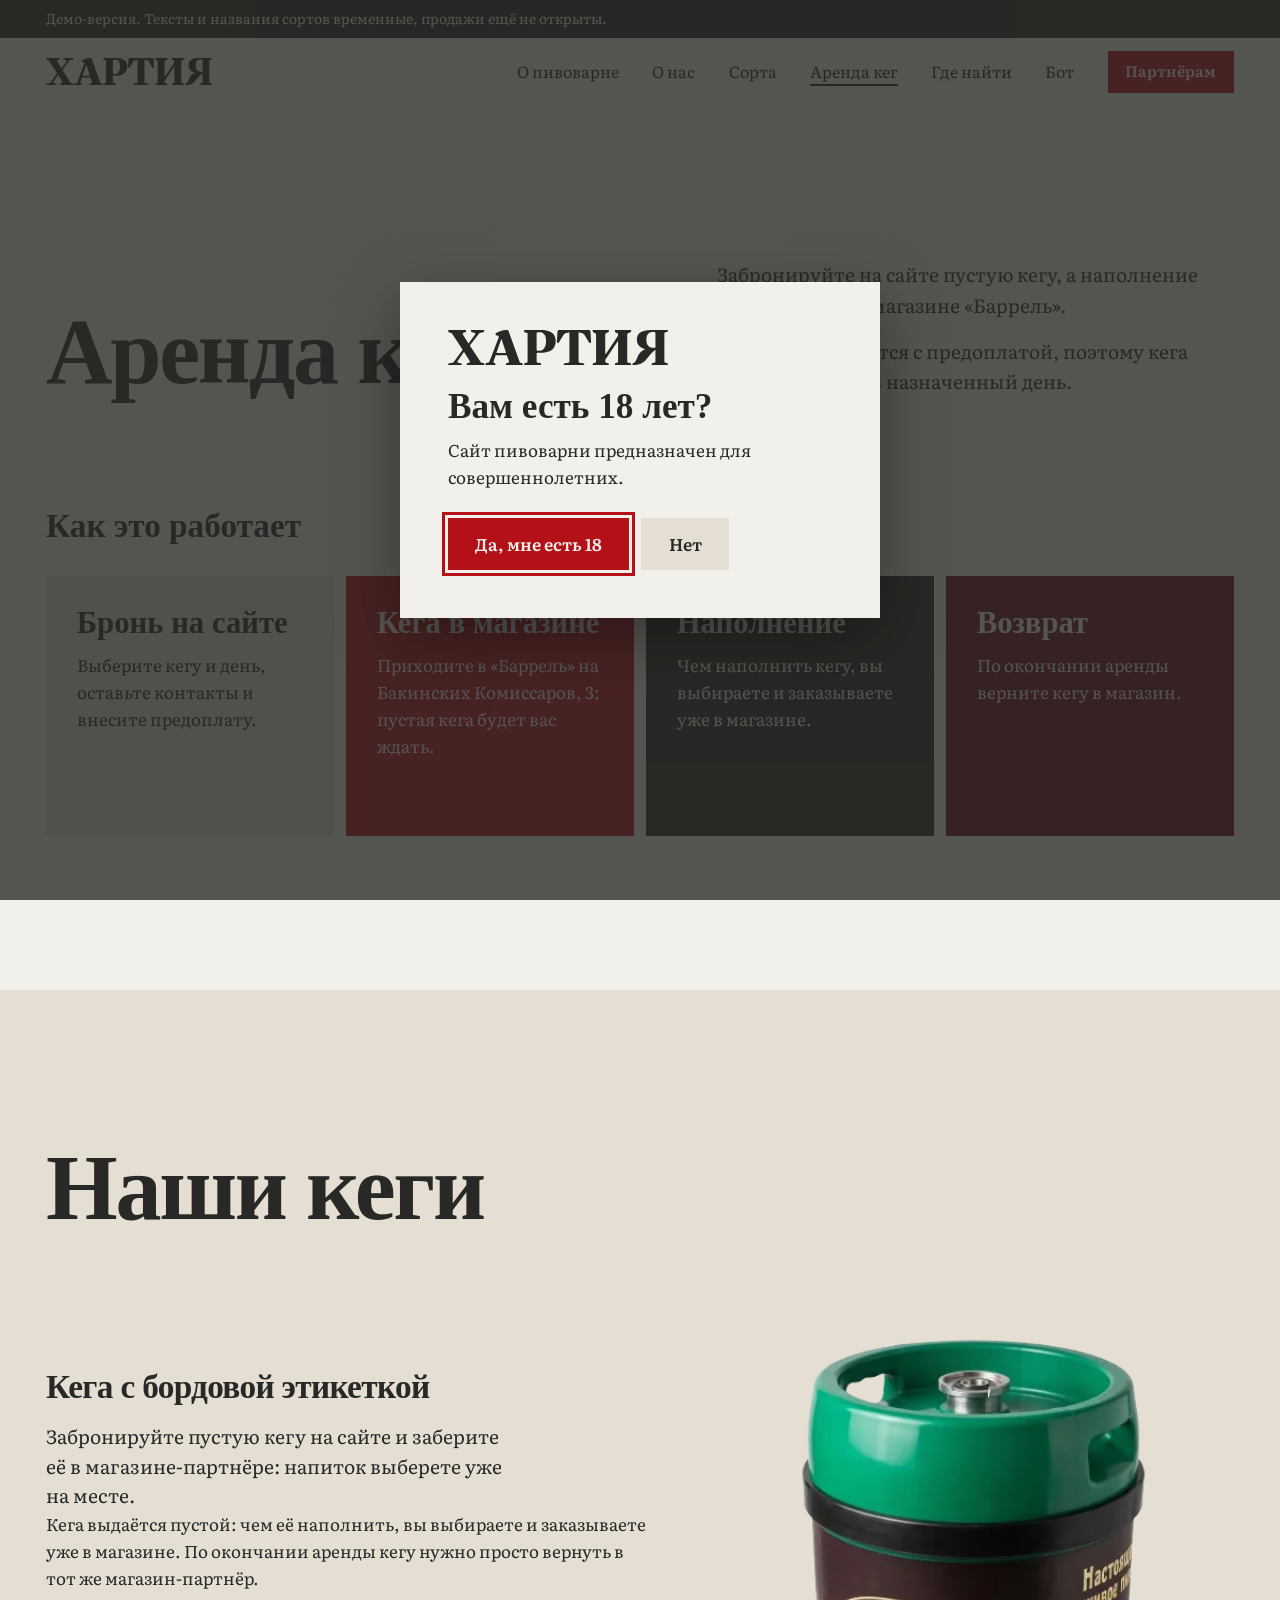
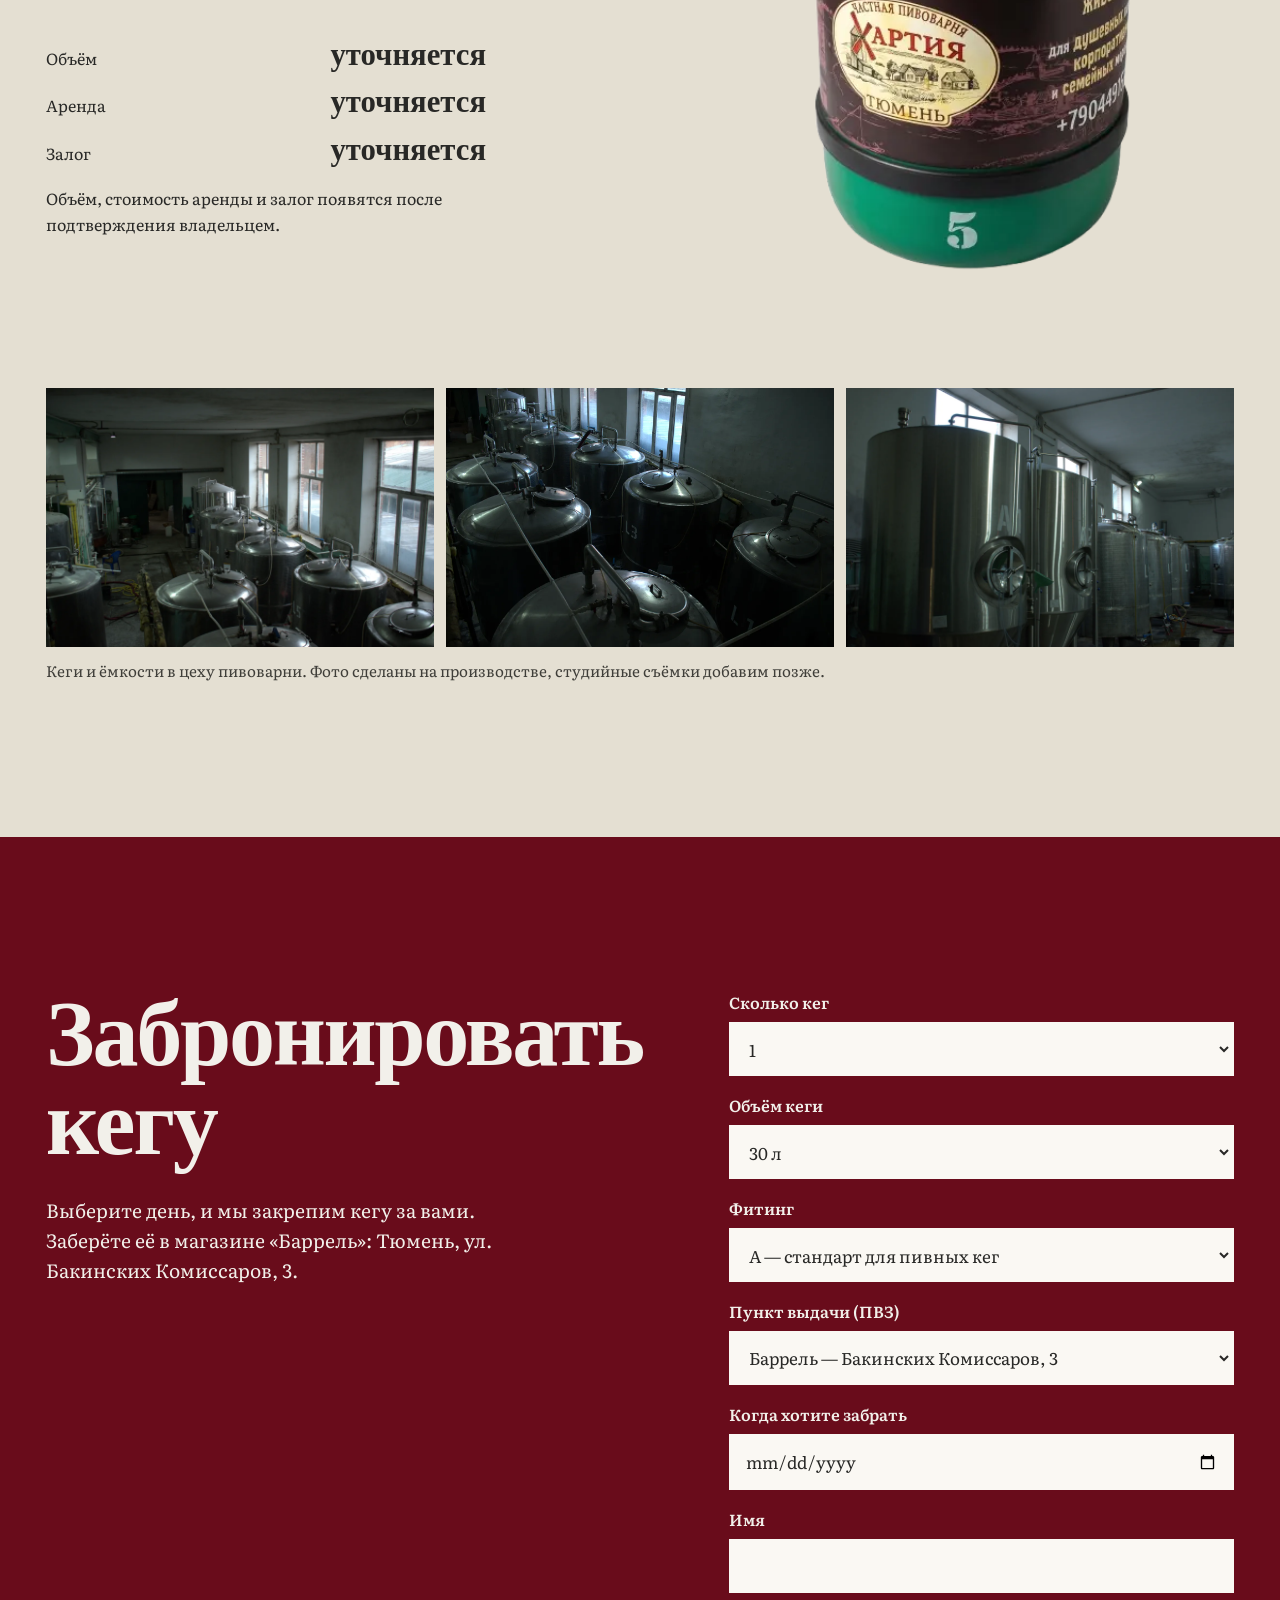
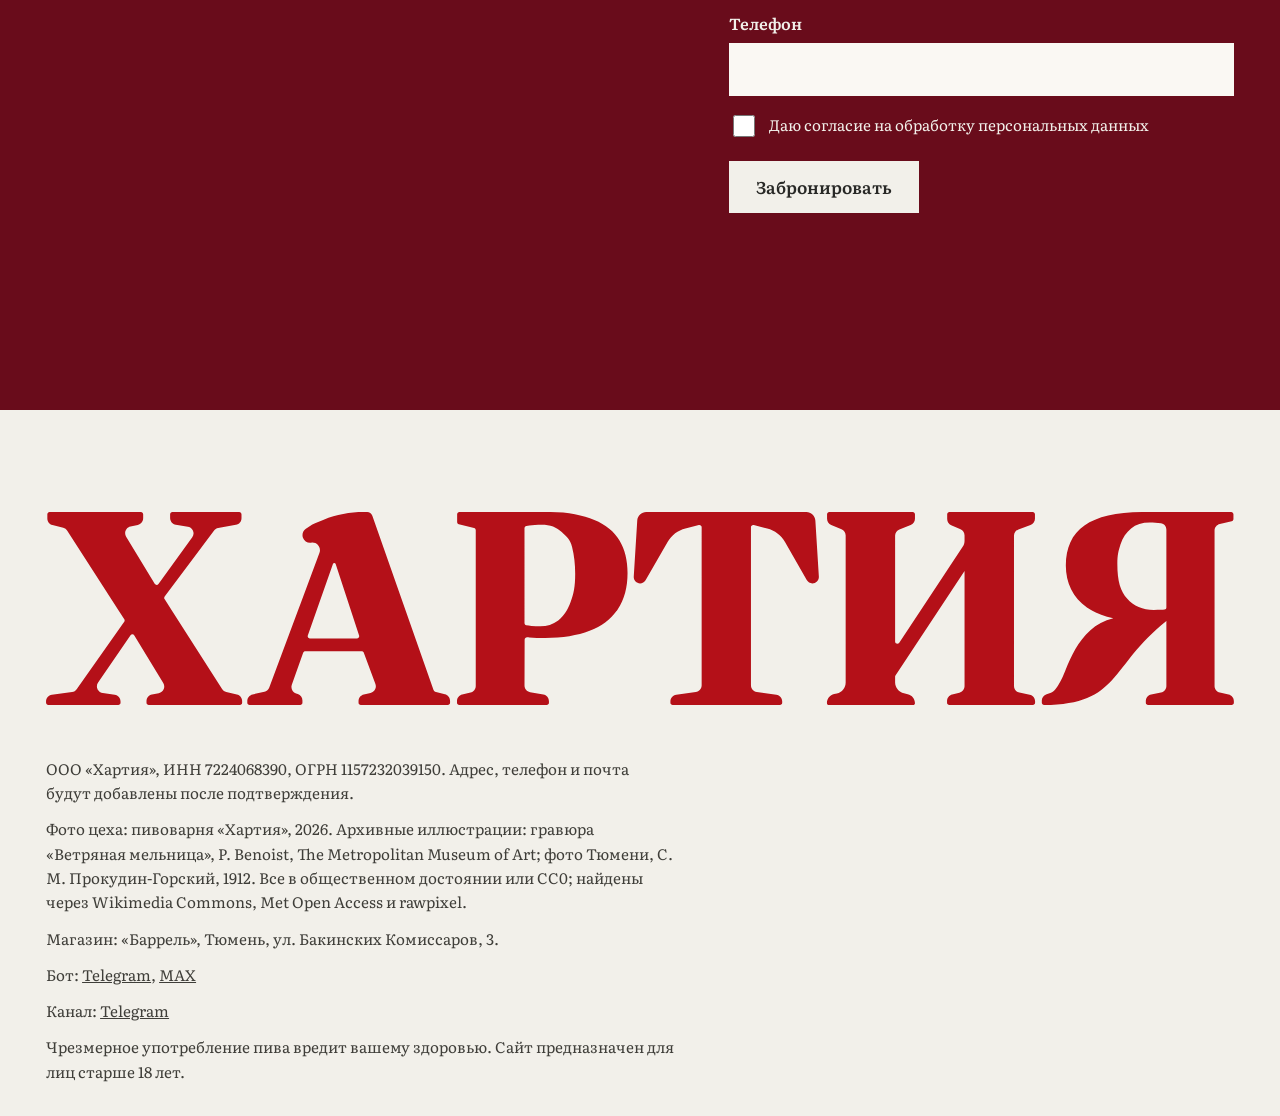
==== commit 48468f1f: "Обновлен дизайн кеги с помощью ui-skills: двухколоночная сетка, центрирование продукта, фото цеха" ====
--- a/arenda-keg.html
+++ b/arenda-keg.html
@@ -71,34 +71,31 @@
 </section>
 
 <section class="field-band on-linen" id="nashi-kegi">
-  <div class="wrap" style="text-align: center;">
-
-    <div class="keg-showcase rv">
-      <h2 class="h2">Кега с бордовой этикеткой</h2>
-      <p class="lede" style="margin-top: 1rem;">Свежее нефильтрованное пиво в удобном формате для вашей компании.</p>
-    </div>
-
-    <div class="keg-showcase-stage rv" style="--i:1; margin: 4rem auto 3rem; display: flex; justify-content: center;">
-      <img src="assets/keg-transparent.webp" alt="Кега Хартии с бордовой этикеткой" width="432" height="578" loading="lazy" style="max-width: 100%; height: auto; filter: drop-shadow(0 20px 30px rgba(0,0,0,0.12)); display: block; margin: 0 auto;">
-    </div>
-
-    <div class="keg-showcase-specs rv" style="--i:2">
-      <div class="spec-block">
-        <div class="spec-val">Скоро</div>
-        <div class="spec-key">Объём</div>
+  <div class="wrap">
+    <h2 class="h2 rv">Наши кеги</h2>
+    <div class="keg-duo">
+      <div class="keg-duo-copy rv">
+        <h3 class="keg-product">Кега с бордовой этикеткой</h3>
+        <p class="lede">Забронируйте пустую кегу на сайте и заберите её в магазине-партнёре: напиток выберете уже на месте.</p>
+        <p class="prose">Кега выдаётся пустой: чем её наполнить, вы выбираете и заказываете уже в магазине. По окончании аренды кегу нужно просто вернуть в тот же магазин-партнёр.</p>
+        <!-- ПРОВЕРИТЬ: объём, стоимость аренды и залог добавить после подтверждения владельцем -->
+        <dl class="specs keg-duo-specs">
+          <div><dt>Объём</dt><dd>уточняется</dd></div>
+          <div><dt>Аренда</dt><dd>уточняется</dd></div>
+          <div><dt>Залог</dt><dd>уточняется</dd></div>
+        </dl>
+        <p class="kegs-note">Объём, стоимость аренды и залог появятся после подтверждения владельцем.</p>
       </div>
-      <div class="spec-block">
-        <div class="spec-val">Скоро</div>
-        <div class="spec-key">Аренда</div>
-      </div>
-      <div class="spec-block">
-        <div class="spec-val">Скоро</div>
-        <div class="spec-key">Залог</div>
+      <div class="keg-duo-stage rv" style="--i:1">
+        <img src="assets/keg-transparent.webp" width="432" height="578" alt="Кега Хартии с бордовой этикеткой" loading="lazy">
       </div>
     </div>
-
-    <p class="kegs-note rv" style="--i:3; max-width: 600px; margin: 0 auto; opacity: 0.8;">Объём, стоимость аренды и залог появятся после подтверждения. Кега выдаётся пустой, наполнение выбирается в магазине.</p>
-
+    <div class="keg-shots rv" style="--i:2">
+      <img src="assets/brewery-hall-a-tanks.webp" width="1600" height="1068" alt="Цех пивоварни: ёмкости, лестница и кеги" loading="lazy">
+      <img src="assets/brewery-fermenters-l3.webp" width="1400" height="935" alt="Ряд ёмкостей из нержавеющей стали у окна в цехе пивоварни" loading="lazy">
+      <img src="assets/brewery-tank-hatch.webp" width="1600" height="1068" alt="Люк ёмкости из нержавеющей стали крупным планом" loading="lazy">
+    </div>
+    <p class="keg-shots-note rv" style="--i:3">Кеги и ёмкости в цеху пивоварни. Фото сделаны на производстве, студийные съёмки добавим позже.</p>
   </div>
 </section>
 
@@ -193,7 +190,6 @@
 </div>
 
 <script src="assets/site.js"></script>
-<script type="module" src="assets/keg3d.js"></script>
 
 </body>
 </html>
--- a/assets/site.css
+++ b/assets/site.css
@@ -304,37 +304,21 @@
 .field select:focus { outline: none; border-color: var(--red); }
 .on-dark .field select:focus { border-color: var(--on-dark); }
 
-/* --- Premium Native Keg Showcase --- */
-.keg-showcase {
-  max-width: 800px;
-  margin: 0 auto;
-}
-.keg-showcase-specs {
-  display: flex;
-  justify-content: center;
-  gap: 4rem;
-  margin-bottom: 3rem;
-  flex-wrap: wrap;
-}
-.keg-showcase-specs .spec-block {
-  display: flex;
-  flex-direction: column;
-  align-items: center;
-}
-.keg-showcase-specs .spec-val {
-  font-family: 'Old Standard TT', serif; /* Наследуем заголовочный шрифт сайта */
-  font-size: 2.5rem;
-  line-height: 1;
-  margin-bottom: 0.5rem;
-  color: var(--text-dark, #222);
-}
-.keg-showcase-specs .spec-key {
-  font-family: 'Literata', serif; /* Наследуем текстовый шрифт сайта */
-  font-size: 0.85rem;
-  text-transform: uppercase;
-  letter-spacing: 0.05em;
-  opacity: 0.7;
-}
-@media (max-width: 600px) {
-  .keg-showcase-specs { gap: 2rem; flex-direction: column; }
-}
+/* --- Наши кеги: текст слева, кега справа --- */
+.keg-duo { margin-top: clamp(2.5rem, 5vw, 4rem); display: grid; gap: clamp(2.5rem, 5vw, 5rem); align-items: center; }
+.keg-product { font-family: var(--font-display); font-size: clamp(1.7rem, 2.6vw, 2.3rem); line-height: 1.05; letter-spacing: -0.02em; margin: 0 0 1rem; text-wrap: balance; }
+.keg-duo .lede, .keg-duo .prose { text-wrap: pretty; }
+.keg-duo .specs { max-width: 440px; margin-top: clamp(2rem, 4vw, 3rem); }
+.keg-duo .specs dd { font-variant-numeric: tabular-nums; }
+.keg-duo .kegs-note { margin-top: 1.25rem; max-width: 48ch; }
+.keg-duo-stage { display: flex; justify-content: center; align-items: center; }
+.keg-duo-stage img { width: 100%; max-width: 460px; height: auto; display: block; }
+.keg-shots { margin-top: clamp(3rem, 6vw, 5rem); display: grid; grid-template-columns: repeat(3, 1fr); gap: 12px; }
+.keg-shots img { width: 100%; height: 100%; object-fit: cover; aspect-ratio: 3 / 2; }
+.keg-shots-note { margin-top: 0.75rem; font-size: 0.95rem; color: var(--ink-soft); }
+@media (max-width: 700px) {
+  .keg-shots { grid-template-columns: 1fr; }
+}
+@media (min-width: 900px) {
+  .keg-duo { grid-template-columns: minmax(0, 1.15fr) minmax(0, 1fr); }
+}
